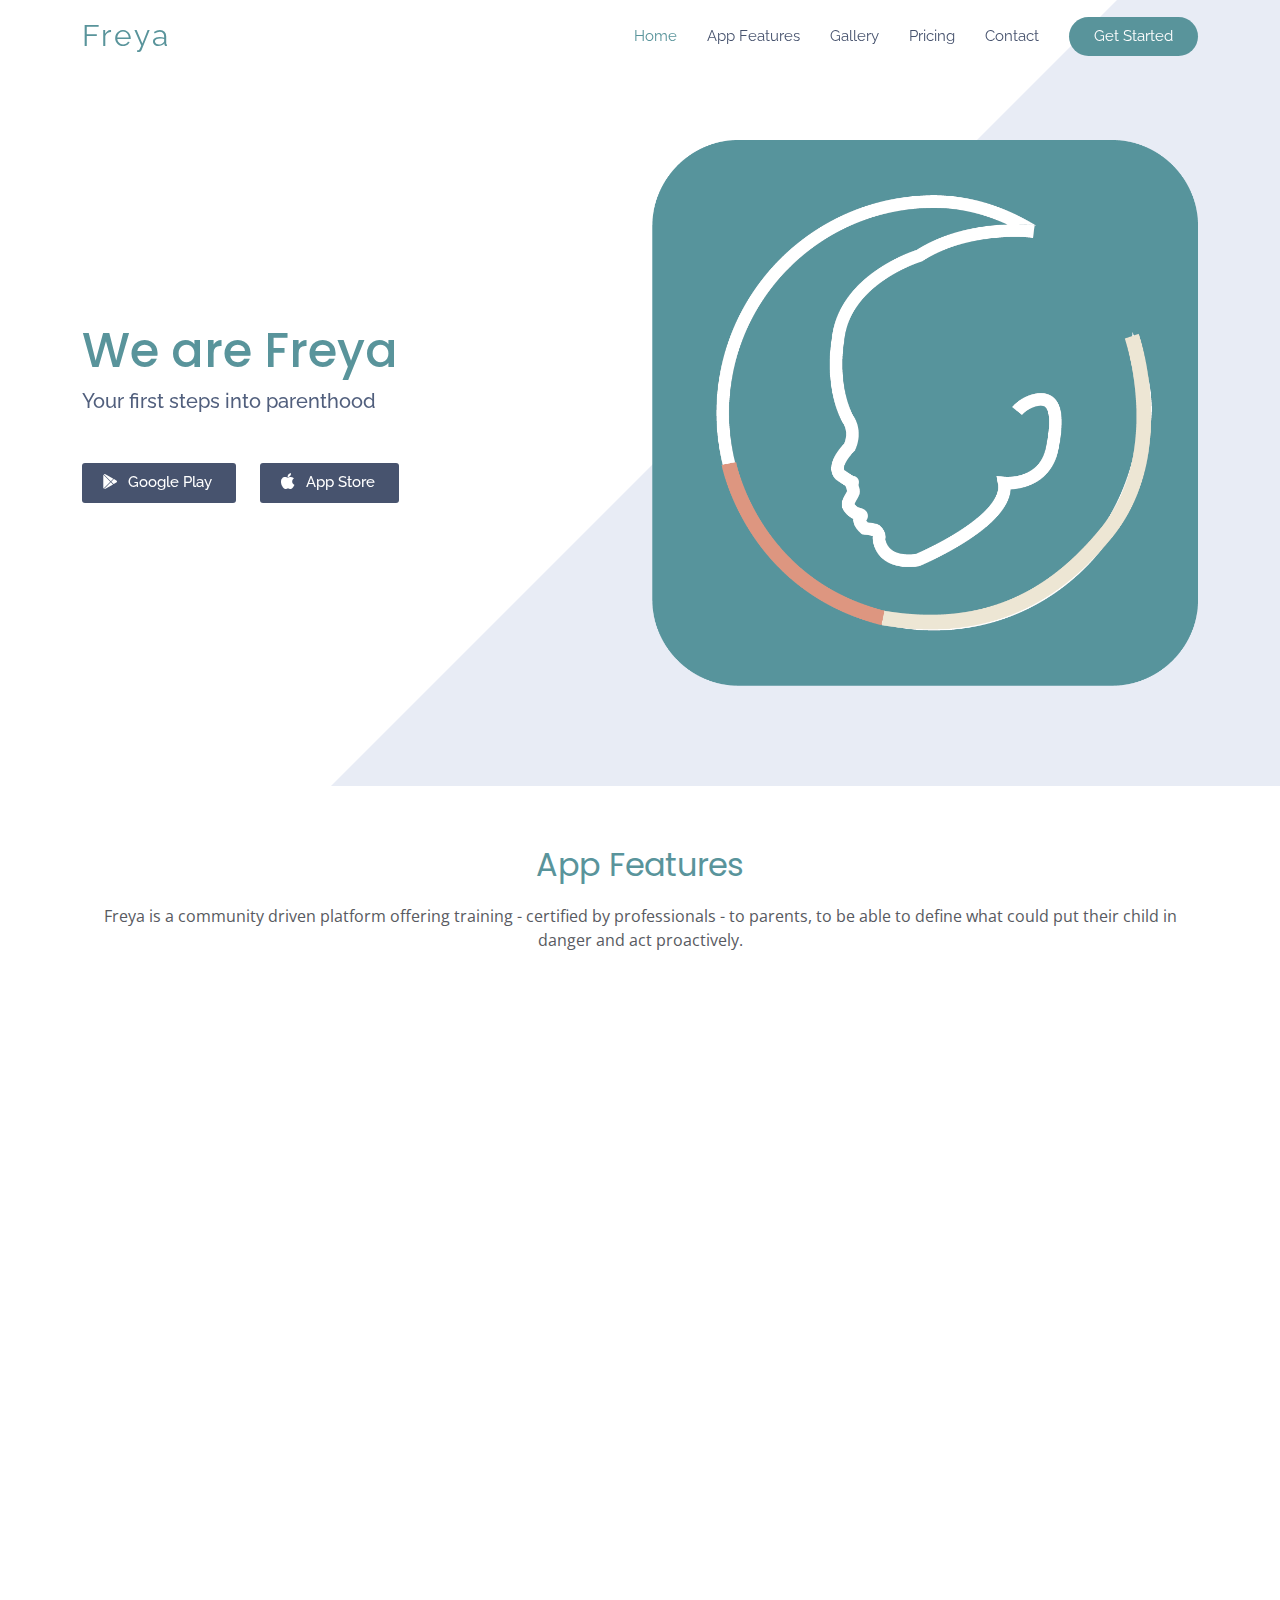
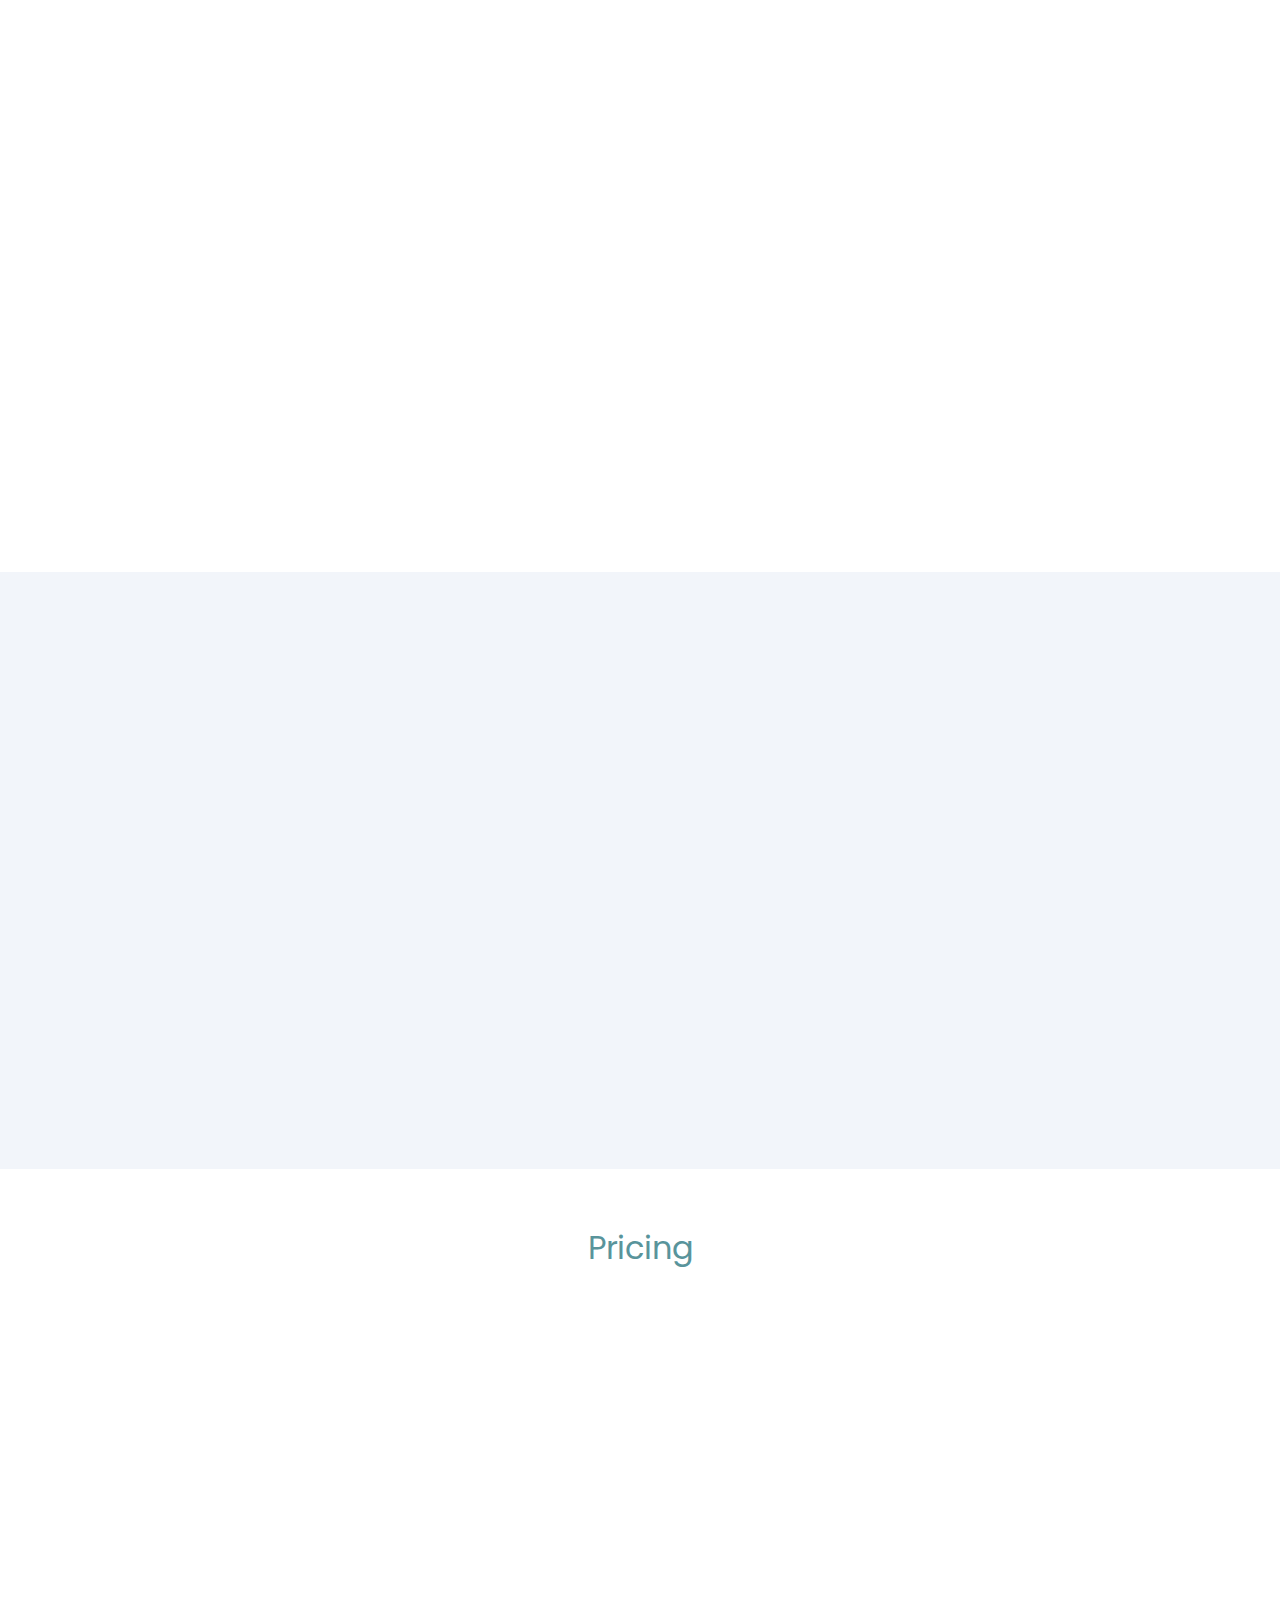
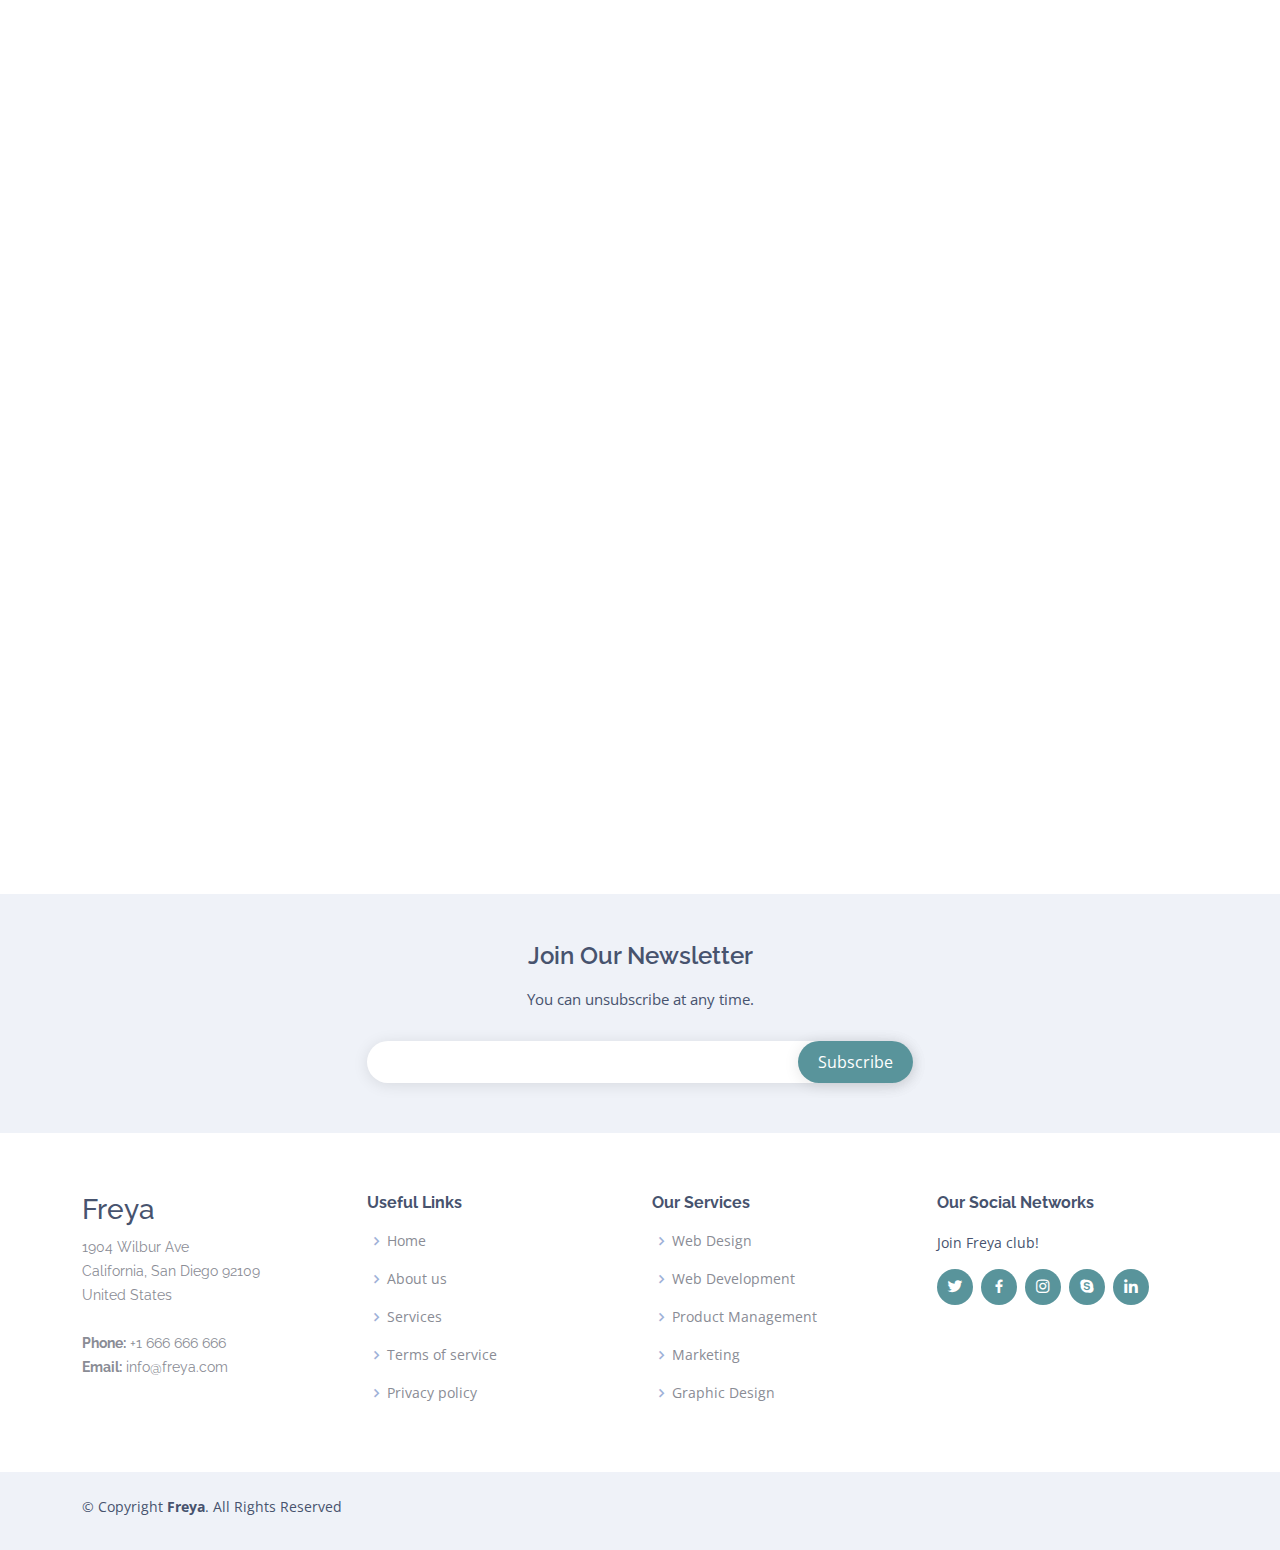
==== index.html @ 09d54bd0 "[FIX] Readme" ====
<!DOCTYPE html>
<html lang="en">

<head>
  <meta charset="utf-8">
  <meta content="width=device-width, initial-scale=1.0" name="viewport">

  <title>Freya</title>
  <meta content="Your first steps in parenthood" name="description">
  <meta content="baby" name="keywords">

  <!-- Favicons -->
  <link href="assets/img/freya-logo.ico" rel="icon">
  <link href="assets/img/freya-logo.png" rel="apple-touch-icon">

  <!-- Google Fonts -->
  <link href="https://fonts.googleapis.com/css?family=Open+Sans:300,300i,400,400i,600,600i,700,700i|Raleway:300,300i,400,400i,500,500i,600,600i,700,700i|Poppins:300,300i,400,400i,500,500i,600,600i,700,700i" rel="stylesheet">

  <!-- Vendor CSS Files -->
  <link href="assets/vendor/aos/aos.css" rel="stylesheet">
  <link href="assets/vendor/bootstrap/css/bootstrap.min.css" rel="stylesheet">
  <link href="assets/vendor/bootstrap-icons/bootstrap-icons.css" rel="stylesheet">
  <link href="assets/vendor/boxicons/css/boxicons.min.css" rel="stylesheet">
  <link href="assets/vendor/glightbox/css/glightbox.min.css" rel="stylesheet">
  <link href="assets/vendor/swiper/swiper-bundle.min.css" rel="stylesheet">

  <!-- Template Main CSS File -->
  <link href="assets/css/style.css" rel="stylesheet">

  <!-- =======================================================
  * Template Name: Freya - v4.7.0
  * Template URL: https://bootstrapmade.com/free-bootstrap-app-landing-page-template/
  * Author: BootstrapMade.com
  * License: https://bootstrapmade.com/license/
  ======================================================== -->
</head>

<body>

  <!-- ======= Header ======= -->
  <header id="header" class="fixed-top  header-transparent ">
    <div class="container d-flex align-items-center justify-content-between">

      <div class="logo">
        <h1><a href="index.html">Freya</a></h1>
        <!-- Uncomment below if you prefer to use an image logo -->
        <!-- <a href="index.html"><img src="assets/img/logo.png" alt="" class="img-fluid"></a>-->
      </div>

      <nav id="navbar" class="navbar">
        <ul>
          <li><a class="nav-link scrollto active" href="#hero">Home</a></li>
          <li><a class="nav-link scrollto" href="#features">App Features</a></li>
          <li><a class="nav-link scrollto" href="#gallery">Gallery</a></li>
          <li><a class="nav-link scrollto" href="#pricing">Pricing</a></li>
          <li><a class="nav-link scrollto" href="#contact">Contact</a></li>
          <li><a class="getstarted scrollto" href="#features">Get Started</a></li>
        </ul>
        <i class="bi bi-list mobile-nav-toggle"></i>
      </nav><!-- .navbar -->

    </div>
  </header><!-- End Header -->

  <!-- ======= Hero Section ======= -->
  <section id="hero" class="d-flex align-items-center">

    <div class="container">
      <div class="row">
        <div class="col-lg-6 d-lg-flex flex-lg-column justify-content-center align-items-stretch pt-5 pt-lg-0 order-2 order-lg-1" data-aos="fade-up">
          <div>
            <h1>We are Freya</h1>
            <h2>Your first steps into parenthood</h2>
            <a href="#" class="download-btn"><i class="bx bxl-play-store"></i> Google Play</a>
            <a href="#" class="download-btn"><i class="bx bxl-apple"></i> App Store</a>
          </div>
        </div>
        <div class="col-lg-6 d-lg-flex flex-lg-column align-items-stretch order-1 order-lg-2 hero-img" data-aos="fade-up">
          <img src="assets/img/freya-logo.png" class="img-fluid" alt="">
        </div>
      </div>
    </div>

  </section><!-- End Hero -->

  <main id="main">

    <!-- ======= App Features Section ======= -->
    <section id="features" class="features">
      <div class="container">

        <div class="section-title">
          <h2>App Features</h2>
          <p>Freya is a community driven platform offering training - certified by professionals - to parents, to be able to define what could put their child in danger and act proactively.</p>
        </div>

        <div class="row no-gutters">
          <div class="col-xl-7 d-flex align-items-stretch order-2 order-lg-1">
            <div class="content d-flex flex-column justify-content-center">
              <div class="row">
                <div class="col-md-6 icon-box" data-aos="fade-up">
                  <i class="bx bx-receipt"></i>
                  <h4>Community</h4>
                  <p>Reunite parents so they can share their experience and interacts with professionals</p>
                </div>
                <div class="col-md-6 icon-box" data-aos="fade-up" data-aos-delay="100">
                  <i class="bx bx-cube-alt"></i>
                  <h4>Contact</h4>
                  <p>Geolocalisation service for the closest emergencies 
                    Access to a database of professionals 
                    Access to an easy-to-use guide to be able to give  information to emergency teams</p>
                </div>
                <div class="col-md-6 icon-box" data-aos="fade-up" data-aos-delay="200">
                  <i class="bx bx-images"></i>
                  <h4>Academy</h4>
                  <p>Have access to a mixed format content delivered by certified professionals 
                    Short format of less than 15 min 
                    Regular quizzes to test their knowledge 
                    Certificate delivery at the end of a training
                    Blog articles </p>
                </div>
                <div class="col-md-6 icon-box" data-aos="fade-up" data-aos-delay="500">
                  <i class="bx bx-id-card"></i>
                  <h4>Contact</h4>
                  <p>Geolocalisation service for the closest emergencies, Access to a database of professionals,
                    Access to an easy-to-use guide to be able to give information to emergency teams</p>
                </div>
              </div>
            </div>
          </div>
          <div class="image col-xl-5 d-flex align-items-stretch justify-content-center order-1 order-lg-2" data-aos="fade-left" data-aos-delay="100">
            <img src="assets/img/freya-logo.png" class="img-fluid" alt="">
          </div>
        </div>

      </div>
    </section><!-- End App Features Section -->

    <!-- ======= Gallery Section ======= -->
    <section id="gallery" class="gallery">
      <div class="container" data-aos="fade-up">

        <div class="section-title">
          <h2>Gallery</h2>
        </div>

      </div>

      <div class="container-fluid" data-aos="fade-up">
        <div class="gallery-slider swiper">
          <div class="swiper-wrapper">
            <div class="swiper-slide"><a href="assets/img/gallery/gallery-1.png" class="gallery-lightbox" data-gall="gallery-carousel"><img src="assets/img/gallery/gallery-1.png" class="img-fluid" alt=""></a></div>
            <div class="swiper-slide"><a href="assets/img/gallery/gallery-2.png" class="gallery-lightbox" data-gall="gallery-carousel"><img src="assets/img/gallery/gallery-2.png" class="img-fluid" alt=""></a></div>
            <div class="swiper-slide"><a href="assets/img/gallery/gallery-3.png" class="gallery-lightbox" data-gall="gallery-carousel"><img src="assets/img/gallery/gallery-3.png" class="img-fluid" alt=""></a></div>
            <div class="swiper-slide"><a href="assets/img/gallery/gallery-4.png" class="gallery-lightbox" data-gall="gallery-carousel"><img src="assets/img/gallery/gallery-4.png" class="img-fluid" alt=""></a></div>
          </div>
          <div class="swiper-pagination"></div>
        </div>

      </div>
    </section><!-- End Gallery Section -->

    <!-- ======= Testimonials Section ======= -->
    <section id="testimonials" class="testimonials section-bg">
      <div class="container" data-aos="fade-up">

        <div class="section-title">
          <h2>Our amazing team</h2>
          <p>A diverse mix of voices lead to better discussions, decisions, and outcomes for everyone!</p>
        </div>

        <div class="testimonials-slider swiper" data-aos="fade-up" data-aos-delay="100">
          <div class="swiper-wrapper">

            <div class="swiper-slide">
              <div class="testimonial-item">
                <img src="assets/img/testimonials/Arthur.png" class="testimonial-img" alt="">
                <h3>Arthur Dassier</h3>
                <h4>Cto &amp; Founder</h4>
                <p>
                  <i class="bx bxs-quote-alt-left quote-icon-left"></i>
                  Who do you think programmed the landing page ? TWICE ?!?
                  <i class="bx bxs-quote-alt-right quote-icon-right"></i>
                </p>
              </div>
            </div>

            <div class="swiper-slide">
              <div class="testimonial-item">
                <img src="assets/img/testimonials/Julia.png" class="testimonial-img" alt="">
                <h3>Julia Friedl</h3>
                <h4>CEO &amp; Founder</h4>
                <p>
                  <i class="bx bxs-quote-alt-left quote-icon-left"></i>
                  Actually, vegan ice cream taste good!
                  <i class="bx bxs-quote-alt-right quote-icon-right"></i>
                </p>
              </div>
            </div>

            <div class="swiper-slide">
              <div class="testimonial-item">
                <img src="assets/img/testimonials/Amelie.png" class="testimonial-img" alt="">
                <h3>Amélie Goureaux</h3>
                <h4>COO &amp; Founder</h4>
                <p>
                  <i class="bx bxs-quote-alt-left quote-icon-left"></i>
                  I need to stop eating minerals with my chocolate
                  <i class="bx bxs-quote-alt-right quote-icon-right"></i>
                </p>
              </div>
            </div>

            <div class="swiper-slide">
              <div class="testimonial-item">
                <img src="assets/img/testimonials/Louise.png" class="testimonial-img" alt="">
                <h3>Louise Tissot</h3>
                <h4>Designer</h4>
                <p>
                  <i class="bx bxs-quote-alt-left quote-icon-left"></i>
                  I draw and I know things
                  <i class="bx bxs-quote-alt-right quote-icon-right"></i>
                </p>
              </div>
            </div>

          </div>
          <div class="swiper-pagination"></div>
        </div>

      </div>
    </section><!-- End Testimonials Section -->

    <!-- ======= Pricing Section ======= -->
    <section id="pricing" class="pricing">
      <div class="container">

        <div class="section-title">
          <h2>Pricing</h2>
        </div>

        <div class="row no-gutters">

          <div class="col-lg-4 box" data-aos="fade-right">
            <h3>Free</h3>
            <h4>$0<span>per month</span></h4>
            <ul>
              <li><i class="bx bx-check"></i> Community</li>
              <li><i class="bx bx-check"></i> Contact</li>
              <li><i class="bx bx-check"></i> User Profile</li>
              <li class="na"><i class="bx bx-x"></i> <span>Academy (only intro)</span></li>
              <li class="na"><i class="bx bx-x"></i> <span>Blog 5/month</span></li>
            </ul>
            <a href="#" class="get-started-btn">Get Started</a>
          </div>

          <div class="col-lg-4 box featured" data-aos="fade-up">
            <h3>Premium</h3>
            <h4>$15.99<span>per month</span></h4>
            <ul>
              <li><i class="bx bx-check"></i> Community</li>
              <li><i class="bx bx-check"></i> Academy</li>
              <li><i class="bx bx-check"></i> Blog</li>
              <li><i class="bx bx-check"></i> User Profile</li>
              <li><i class="bx bx-check"></i> Ad free</li>
            </ul>
            <a href="#" class="get-started-btn">Get Started</a>
          </div>

          <div class="col-lg-4 box" data-aos="fade-left">
            <h3>Premium</h3>
            <h4>$15.99<span>per month</span></h4>
            <ul>
              <li><i class="bx bx-check"></i> Community</li>
              <li><i class="bx bx-check"></i> Academy</li>
              <li><i class="bx bx-check"></i> Blog</li>
              <li><i class="bx bx-check"></i> User Profile</li>
              <li><i class="bx bx-check"></i> Ad free</li>
            </ul>
            <a href="#" class="get-started-btn">Get Started</a>
          </div>

        </div>

      </div>
    </section><!-- End Pricing Section -->

    <!-- ======= Contact Section ======= -->
    <section id="contact" class="contact">
      <div class="container" data-aos="fade-up">

        <div class="section-title">
          <h2>Contact</h2>
        </div>

        <div class="row">

          <div class="col-lg-6">
            <div class="row">
              <div class="col-lg-6 info">
                <i class="bx bx-map"></i>
                <h4>Address</h4>
                <p>1904 Wilbur Avenue,<br>California, San Diego 92109</p>
              </div>
              <div class="col-lg-6 info">
                <i class="bx bx-phone"></i>
                <h4>Call Us</h4>
                <p>+1 666 666 666<br>+1 666 666 666</p>
              </div>
              <div class="col-lg-6 info">
                <i class="bx bx-envelope"></i>
                <h4>Email Us</h4>
                <p>contact@freya.com<br>info@freya.com</p>
              </div>
              <div class="col-lg-6 info">
                <i class="bx bx-time-five"></i>
                <h4>Working Hours</h4>
                <p>Mon - Fri: 9AM to 5PM<br>Sunday: 9AM to 1PM</p>
              </div>
            </div>
          </div>

          <div class="col-lg-6">
            <form action="forms/contact.php" method="post" role="form" class="php-email-form" data-aos="fade-up">
              <div class="form-group">
                <input placeholder="Your Name" type="text" name="name" class="form-control" id="name" required>
              </div>
              <div class="form-group mt-3">
                <input placeholder="Your Email" type="email" class="form-control" name="email" id="email" required>
              </div>
              <div class="form-group mt-3">
                <input placeholder="Subject" type="text" class="form-control" name="subject" id="subject" required>
              </div>
              <div class="form-group mt-3">
                <textarea placeholder="Message" class="form-control" name="message" rows="5" required></textarea>
              </div>
              <div class="my-3">
                <div class="loading">Loading</div>
                <div class="error-message"></div>
                <div class="sent-message">Your message has been sent. Thank you!</div>
              </div>
              <div class="text-center"><button type="submit">Send Message</button></div>
            </form>
          </div>

        </div>

      </div>
    </section><!-- End Contact Section -->

  </main><!-- End #main -->

  <!-- ======= Footer ======= -->
  <footer id="footer">

    <div class="footer-newsletter">
      <div class="container">
        <div class="row justify-content-center">
          <div class="col-lg-6">
            <h4>Join Our Newsletter</h4>
            <p>You can unsubscribe at any time.</p>
            <form action="" method="post">
              <input type="email" name="email"><input type="submit" value="Subscribe">
            </form>
          </div>
        </div>
      </div>
    </div>

    <div class="footer-top">
      <div class="container">
        <div class="row">

          <div class="col-lg-3 col-md-6 footer-contact">
            <h3>Freya</h3>
            <p>
              1904 Wilbur Ave <br>
              California, San Diego 92109<br>
              United States <br><br>
              <strong>Phone:</strong> +1 666 666 666<br>
              <strong>Email:</strong> info@freya.com<br>
            </p>
          </div>

          <div class="col-lg-3 col-md-6 footer-links">
            <h4>Useful Links</h4>
            <ul>
              <li><i class="bx bx-chevron-right"></i> <a href="#">Home</a></li>
              <li><i class="bx bx-chevron-right"></i> <a href="#">About us</a></li>
              <li><i class="bx bx-chevron-right"></i> <a href="#">Services</a></li>
              <li><i class="bx bx-chevron-right"></i> <a href="#">Terms of service</a></li>
              <li><i class="bx bx-chevron-right"></i> <a href="#">Privacy policy</a></li>
            </ul>
          </div>

          <div class="col-lg-3 col-md-6 footer-links">
            <h4>Our Services</h4>
            <ul>
              <li><i class="bx bx-chevron-right"></i> <a href="#">Web Design</a></li>
              <li><i class="bx bx-chevron-right"></i> <a href="#">Web Development</a></li>
              <li><i class="bx bx-chevron-right"></i> <a href="#">Product Management</a></li>
              <li><i class="bx bx-chevron-right"></i> <a href="#">Marketing</a></li>
              <li><i class="bx bx-chevron-right"></i> <a href="#">Graphic Design</a></li>
            </ul>
          </div>

          <div class="col-lg-3 col-md-6 footer-links">
            <h4>Our Social Networks</h4>
            <p>Join Freya club!</p>
            <div class="social-links mt-3">
              <a href="#" class="twitter"><i class="bx bxl-twitter"></i></a>
              <a href="#" class="facebook"><i class="bx bxl-facebook"></i></a>
              <a href="#" class="instagram"><i class="bx bxl-instagram"></i></a>
              <a href="#" class="google-plus"><i class="bx bxl-skype"></i></a>
              <a href="#" class="linkedin"><i class="bx bxl-linkedin"></i></a>
            </div>
          </div>

        </div>
      </div>
    </div>

    <div class="container py-4">
      <div class="copyright">
        &copy; Copyright <strong><span>Freya</span></strong>. All Rights Reserved
      </div>
      <div class="credits">
        <!-- All the links in the footer should remain intact. -->
        <!-- You can delete the links only if you purchased the pro version. -->
        <!-- Licensing information: https://bootstrapmade.com/license/ -->
        <!-- Purchase the pro version with working PHP/AJAX contact form: https://bootstrapmade.com/free-bootstrap-app-landing-page-template/ -->
      </div>
    </div>
  </footer><!-- End Footer -->

  <a href="#" class="back-to-top d-flex align-items-center justify-content-center"><i class="bi bi-arrow-up-short"></i></a>

  <!-- Vendor JS Files -->
  <script src="assets/vendor/aos/aos.js"></script>
  <script src="assets/vendor/bootstrap/js/bootstrap.bundle.min.js"></script>
  <script src="assets/vendor/glightbox/js/glightbox.min.js"></script>
  <script src="assets/vendor/swiper/swiper-bundle.min.js"></script>
  <script src="assets/vendor/php-email-form/validate.js"></script>

  <!-- Template Main JS File -->
  <script src="assets/js/main.js"></script>

</body>

</html>
---- assets/css/style.css ----
/**
* Template Name: Appland - v4.7.0
* Template URL: https://bootstrapmade.com/free-bootstrap-app-landing-page-template/
* Author: BootstrapMade.com
* License: https://bootstrapmade.com/license/
*/

/*--------------------------------------------------------------
# General
--------------------------------------------------------------*/
body {
  font-family: "Open Sans", sans-serif;
  color: #585a61;
}

a {
  color: #59949b;
  text-decoration: none;
}

a:hover {
  color: #59949b;
  text-decoration: none;
}

h1, h2, h3, h4, h5, h6 {
  font-family: "Raleway", sans-serif;
}

/*--------------------------------------------------------------
# Back to top button
--------------------------------------------------------------*/
.back-to-top {
  position: fixed;
  visibility: hidden;
  opacity: 0;
  right: 15px;
  bottom: 15px;
  z-index: 996;
  background: #59949b;
  width: 40px;
  height: 40px;
  border-radius: 50px;
  transition: all 0.4s;
}
.back-to-top i {
  font-size: 24px;
  color: #fff;
  line-height: 0;
}
.back-to-top:hover {
  background: #59949b;
  color: #fff;
}
.back-to-top.active {
  visibility: visible;
  opacity: 1;
}

/*--------------------------------------------------------------
# Disable aos animation delay on mobile devices
--------------------------------------------------------------*/
@media screen and (max-width: 768px) {
  [data-aos-delay] {
    transition-delay: 0 !important;
  }
}
/*--------------------------------------------------------------
# Header
--------------------------------------------------------------*/
#header {
  transition: all 0.5s;
  z-index: 997;
  transition: all 0.5s;
  padding: 15px 0;
  background: rgba(255, 255, 255, 0.95);
}
#header.header-transparent {
  background: transparent;
}
#header.header-scrolled {
  background: rgba(255, 255, 255, 0.95);
  box-shadow: 0px 2px 15px rgba(0, 0, 0, 0.1);
}
#header .logo h1 {
  font-size: 30px;
  margin: 0;
  line-height: 1;
  font-weight: 400;
  letter-spacing: 2px;
}
#header .logo h1 a, #header .logo h1 a:hover {
  color: #59949b;
  text-decoration: none;
}
#header .logo img {
  margin: 0;
  max-height: 40px;
}

/*--------------------------------------------------------------
# Navigation Menu
--------------------------------------------------------------*/
/**
* Desktop Navigation 
*/
.navbar {
  padding: 0;
}
.navbar ul {
  margin: 0;
  padding: 0;
  display: flex;
  list-style: none;
  align-items: center;
}
.navbar li {
  position: relative;
}
.navbar a, .navbar a:focus {
  display: flex;
  align-items: center;
  justify-content: space-between;
  padding: 10px 0 10px 30px;
  font-family: "Raleway", sans-serif;
  font-size: 15px;
  color: #47536e;
  white-space: nowrap;
  transition: 0.3s;
}
.navbar a i, .navbar a:focus i {
  font-size: 12px;
  line-height: 0;
  margin-left: 5px;
}
.navbar a:hover, .navbar .active, .navbar .active:focus, .navbar li:hover > a {
  color: #59949b;
}
.navbar .getstarted, .navbar .getstarted:focus {
  background: #59949b;
  color: #fff;
  padding: 12px 25px;
  margin-left: 30px;
  color: #fff;
  line-height: 1;
  border-radius: 50px;
}
.navbar .getstarted:hover, .navbar .getstarted:focus:hover {
  background: #748ec6;
  color: #fff;
}
.navbar .dropdown ul {
  display: block;
  position: absolute;
  left: 14px;
  top: calc(100% + 30px);
  margin: 0;
  padding: 10px 0;
  z-index: 99;
  opacity: 0;
  visibility: hidden;
  background: #fff;
  box-shadow: 0px 0px 30px rgba(127, 137, 161, 0.25);
  transition: 0.3s;
  border-radius: 4px;
}
.navbar .dropdown ul li {
  min-width: 200px;
}
.navbar .dropdown ul a {
  padding: 10px 20px;
  font-size: 15px;
  text-transform: none;
  font-weight: 600;
}
.navbar .dropdown ul a i {
  font-size: 12px;
}
.navbar .dropdown ul a:hover, .navbar .dropdown ul .active:hover, .navbar .dropdown ul li:hover > a {
  color: #59949b;
}
.navbar .dropdown:hover > ul {
  opacity: 1;
  top: 100%;
  visibility: visible;
}
.navbar .dropdown .dropdown ul {
  top: 0;
  left: calc(100% - 30px);
  visibility: hidden;
}
.navbar .dropdown .dropdown:hover > ul {
  opacity: 1;
  top: 0;
  left: 100%;
  visibility: visible;
}
@media (max-width: 1366px) {
  .navbar .dropdown .dropdown ul {
    left: -90%;
  }
  .navbar .dropdown .dropdown:hover > ul {
    left: -100%;
  }
}

/**
* Mobile Navigation 
*/
.mobile-nav-toggle {
  color: #47536e;
  font-size: 28px;
  cursor: pointer;
  display: none;
  line-height: 0;
  transition: 0.5s;
}
.mobile-nav-toggle.bi-x {
  color: #fff;
}

@media (max-width: 991px) {
  .mobile-nav-toggle {
    display: block;
  }

  .navbar ul {
    display: none;
  }
}
.navbar-mobile {
  position: fixed;
  overflow: hidden;
  top: 0;
  right: 0;
  left: 0;
  bottom: 0;
  background: rgba(51, 60, 79, 0.9);
  transition: 0.3s;
  z-index: 999;
}
.navbar-mobile .mobile-nav-toggle {
  position: absolute;
  top: 15px;
  right: 15px;
}
.navbar-mobile ul {
  display: block;
  position: absolute;
  top: 55px;
  right: 15px;
  bottom: 15px;
  left: 15px;
  padding: 10px 0;
  border-radius: 6px;
  background-color: #fff;
  overflow-y: auto;
  transition: 0.3s;
}
.navbar-mobile a, .navbar-mobile a:focus {
  padding: 10px 20px;
  font-size: 15px;
  color: #47536e;
}
.navbar-mobile a:hover, .navbar-mobile .active, .navbar-mobile li:hover > a {
  color: #59949b;
}
.navbar-mobile .getstarted, .navbar-mobile .getstarted:focus {
  margin: 15px;
}
.navbar-mobile .dropdown ul {
  position: static;
  display: none;
  margin: 10px 20px;
  padding: 10px 0;
  z-index: 99;
  opacity: 1;
  visibility: visible;
  background: #fff;
  box-shadow: 0px 0px 30px rgba(127, 137, 161, 0.25);
}
.navbar-mobile .dropdown ul li {
  min-width: 200px;
}
.navbar-mobile .dropdown ul a {
  padding: 10px 20px;
}
.navbar-mobile .dropdown ul a i {
  font-size: 12px;
}
.navbar-mobile .dropdown ul a:hover, .navbar-mobile .dropdown ul .active:hover, .navbar-mobile .dropdown ul li:hover > a {
  color: #59949b;
}
.navbar-mobile .dropdown > .dropdown-active {
  display: block;
}

/*--------------------------------------------------------------
# Hero Section
--------------------------------------------------------------*/
#hero {
  width: 100%;
  position: relative;
  overflow: hidden;
  padding: 140px 0 100px 0;
}
#hero::before {
  content: "";
  position: absolute;
  right: -100%;
  top: 20%;
  width: 250%;
  height: 200%;
  z-index: -1;
  background-color: #e8ecf5;
  transform: skewY(135deg);
}
#hero h1 {
  margin: 0 0 10px 0;
  font-size: 48px;
  font-weight: 500;
  line-height: 56px;
  color: #59949b;
  font-family: "Poppins", sans-serif;
}
#hero h2 {
  color: #515f7d;
  margin-bottom: 50px;
  font-size: 20px;
}
#hero .download-btn {
  font-family: "Raleway", sans-serif;
  font-weight: 500;
  font-size: 15px;
  display: inline-block;
  padding: 8px 24px 10px 46px;
  border-radius: 3px;
  transition: 0.5s;
  color: #fff;
  background: #47536e;
  position: relative;
}
#hero .download-btn:hover {
  background: #59949b;
}
#hero .download-btn i {
  font-size: 20px;
  position: absolute;
  left: 18px;
  top: 8.5px;
}
#hero .download-btn + .download-btn {
  margin-left: 20px;
}
@media (max-width: 991px) {
  #hero {
    text-align: center;
  }
  #hero .download-btn + .download-btn {
    margin: 0 10px;
  }
  #hero .hero-img {
    text-align: center;
  }
  #hero .hero-img img {
    width: 60%;
  }
}
@media (max-width: 768px) {
  #hero h1 {
    font-size: 28px;
    line-height: 36px;
  }
  #hero h2 {
    font-size: 18px;
    line-height: 24px;
    margin-bottom: 30px;
  }
  #hero .hero-img img {
    width: 70%;
  }
}
@media (max-width: 575px) {
  #hero .hero-img img {
    width: 80%;
  }
}

/*--------------------------------------------------------------
# Sections General
--------------------------------------------------------------*/
section {
  padding: 60px 0;
  overflow: hidden;
}

.section-bg {
  background-color: #f2f5fa;
}

.section-title {
  text-align: center;
  padding-bottom: 30px;
}
.section-title h2 {
  font-size: 32px;
  font-weight: 400;
  margin-bottom: 20px;
  padding-bottom: 0;
  color: #59949b;
  font-family: "Poppins", sans-serif;
}
.section-title p {
  margin-bottom: 0;
}

/*--------------------------------------------------------------
# Breadcrumbs
--------------------------------------------------------------*/
.breadcrumbs {
  padding: 15px 0;
  background-color: #f6f8fb;
  min-height: 40px;
}
.breadcrumbs h2 {
  font-size: 24px;
  font-weight: 300;
}
.breadcrumbs ol {
  display: flex;
  flex-wrap: wrap;
  list-style: none;
  padding: 0;
  margin: 0;
  font-size: 14px;
}
.breadcrumbs ol li + li {
  padding-left: 10px;
}
.breadcrumbs ol li + li::before {
  display: inline-block;
  padding-right: 10px;
  color: #6c757d;
  content: "/";
}
@media (max-width: 768px) {
  .breadcrumbs .d-flex {
    display: block !important;
  }
  .breadcrumbs ol {
    display: block;
  }
  .breadcrumbs ol li {
    display: inline-block;
  }
}

/*--------------------------------------------------------------
# App Features
--------------------------------------------------------------*/
.features .content {
  padding: 30px 0;
}
.features .content .icon-box {
  margin-top: 25px;
}
.features .content .icon-box h4 {
  font-size: 20px;
  font-weight: 700;
  margin: 5px 0 10px 60px;
}
.features .content .icon-box i {
  font-size: 48px;
  float: left;
  color: #df9882;
}
.features .content .icon-box p {
  font-size: 15px;
  color: #979aa1;
  margin-left: 60px;
}
@media (max-width: 991px) {
  .features .image {
    text-align: center;
  }
  .features .image img {
    max-width: 80%;
  }
}
@media (max-width: 667px) {
  .features .image img {
    max-width: 100%;
  }
}

/*--------------------------------------------------------------
# Details
--------------------------------------------------------------*/
.details .content + .content {
  margin-top: 100px;
}
.details .content h3 {
  font-weight: 700;
  font-size: 32px;
  color: #47536e;
}
.details .content ul {
  list-style: none;
  padding: 0;
}
.details .content ul li {
  padding-bottom: 10px;
}
.details .content ul i {
  font-size: 24px;
  padding-right: 2px;
  color: #59949b;
  line-height: 0;
}
.details .content p:last-child {
  margin-bottom: 0;
}

/*--------------------------------------------------------------
# Gallery
--------------------------------------------------------------*/
.gallery {
  overflow: hidden;
}
.gallery .swiper-slide {
  transition: 0.3s;
}
.gallery .swiper-pagination {
  margin-top: 20px;
  position: relative;
}
.gallery .swiper-pagination .swiper-pagination-bullet {
  width: 12px;
  height: 12px;
  background-color: #fff;
  opacity: 1;
  border: 1px solid #df9882;
}
.gallery .swiper-pagination .swiper-pagination-bullet-active {
  background-color: #df9882;
}
.gallery .swiper-slide-active {
  text-align: center;
}
@media (min-width: 992px) {
  .gallery .swiper-wrapper {
    padding: 40px 0;
  }
  .gallery .swiper-slide-active {
    border: 6px solid #df9882;
    padding: 4px;
    background: #fff;
    z-index: 1;
    transform: scale(1.2);
    margin-top: 10px;
    border-radius: 25px;
  }
}

/*--------------------------------------------------------------
# Testimonials
--------------------------------------------------------------*/
.testimonials .testimonials-carousel, .testimonials .testimonials-slider {
  overflow: hidden;
}
.testimonials .testimonial-item {
  box-sizing: content-box;
  padding: 30px 30px 30px 60px;
  margin: 30px 10px 30px 50px;
  min-height: 200px;
  box-shadow: 0px 2px 15px rgba(0, 0, 0, 0.08);
  position: relative;
  background: #fff;
}
.testimonials .testimonial-item .testimonial-img {
  width: 90px;
  border-radius: 10px;
  border: 6px solid #fff;
  position: absolute;
  left: -45px;
}
.testimonials .testimonial-item h3 {
  font-size: 18px;
  font-weight: bold;
  margin: 10px 0 5px 0;
  color: #111;
}
.testimonials .testimonial-item h4 {
  font-size: 14px;
  color: #999;
  margin: 0;
}
.testimonials .testimonial-item .quote-icon-left, .testimonials .testimonial-item .quote-icon-right {
  color: #e8ecf5;
  font-size: 26px;
}
.testimonials .testimonial-item .quote-icon-left {
  display: inline-block;
  left: -5px;
  position: relative;
}
.testimonials .testimonial-item .quote-icon-right {
  display: inline-block;
  right: -5px;
  position: relative;
  top: 10px;
}
.testimonials .testimonial-item p {
  font-style: italic;
  margin: 15px auto 15px auto;
}
.testimonials .swiper-pagination {
  margin-top: 20px;
  position: relative;
}
.testimonials .swiper-pagination .swiper-pagination-bullet {
  width: 12px;
  height: 12px;
  background-color: #fff;
  opacity: 1;
  border: 1px solid #59949b;
}
.testimonials .swiper-pagination .swiper-pagination-bullet-active {
  background-color: #59949b;
}

/*--------------------------------------------------------------
# Pricing
--------------------------------------------------------------*/
.pricing .row {
  padding-top: 40px;
}
.pricing .box {
  padding: 40px;
  margin-bottom: 30px;
  box-shadow: 0px 0px 30px rgba(73, 78, 92, 0.15);
  background: #fff;
  text-align: center;
}
.pricing h3 {
  font-weight: 300;
  margin-bottom: 15px;
  font-size: 28px;
}
.pricing h4 {
  font-size: 46px;
  color: #59949b;
  font-weight: 400;
  font-family: "Open Sans", sans-serif;
  margin-bottom: 25px;
}
.pricing h4 span {
  color: #bababa;
  font-size: 18px;
  display: block;
}
.pricing ul {
  padding: 0;
  list-style: none;
  color: #999;
  text-align: left;
  line-height: 20px;
}
.pricing ul li {
  padding-bottom: 12px;
}
.pricing ul i {
  color: #59949b;
  font-size: 18px;
  padding-right: 4px;
}
.pricing ul .na {
  color: #ccc;
}
.pricing ul .na i {
  color: #ccc;
}
.pricing ul .na span {
  text-decoration: line-through;
}
.pricing .get-started-btn {
  background: #47536e;
  display: inline-block;
  padding: 8px 30px;
  border-radius: 20px;
  color: #fff;
  transition: none;
  font-size: 14px;
  font-weight: 400;
  font-family: "Raleway", sans-serif;
  transition: 0.3s;
}
.pricing .get-started-btn:hover {
  background: #59949b;
}
.pricing .featured {
  z-index: 10;
  margin: -30px -5px 0 -5px;
}
.pricing .featured .get-started-btn {
  background: #59949b;
}
.pricing .featured .get-started-btn:hover {
  background: #748ec6;
}
@media (max-width: 992px) {
  .pricing .box {
    max-width: 60%;
    margin: 0 auto 30px auto;
  }
}
@media (max-width: 767px) {
  .pricing .box {
    max-width: 80%;
    margin: 0 auto 30px auto;
  }
}
@media (max-width: 420px) {
  .pricing .box {
    max-width: 100%;
    margin: 0 auto 30px auto;
  }
}

/*--------------------------------------------------------------
# Frequently Asked Questions
--------------------------------------------------------------*/
.faq .accordion-list {
  padding: 0 100px;
}
.faq .accordion-list ul {
  padding: 0;
  list-style: none;
}
.faq .accordion-list li + li {
  margin-top: 15px;
}
.faq .accordion-list li {
  padding: 20px;
  background: #fff;
  border-radius: 4px;
  position: relative;
}
.faq .accordion-list a {
  display: block;
  position: relative;
  font-family: "Poppins", sans-serif;
  font-size: 16px;
  line-height: 24px;
  font-weight: 500;
  padding: 0 30px;
  outline: none;
  cursor: pointer;
}
.faq .accordion-list .icon-help {
  font-size: 24px;
  position: absolute;
  right: 0;
  left: 20px;
  color: #b1c0df;
}
.faq .accordion-list .icon-show, .faq .accordion-list .icon-close {
  font-size: 24px;
  position: absolute;
  right: 0;
  top: 0;
}
.faq .accordion-list p {
  margin-bottom: 0;
  padding: 10px 0 0 0;
}
.faq .accordion-list .icon-show {
  display: none;
}
.faq .accordion-list a.collapsed {
  color: #343a40;
}
.faq .accordion-list a.collapsed:hover {
  color: #59949b;
}
.faq .accordion-list a.collapsed .icon-show {
  display: inline-block;
}
.faq .accordion-list a.collapsed .icon-close {
  display: none;
}
@media (max-width: 1200px) {
  .faq .accordion-list {
    padding: 0;
  }
}

/*--------------------------------------------------------------
# Contact
--------------------------------------------------------------*/
.contact .info {
  padding: 20px 40px;
  background: #f1f3f6;
  color: #47536e;
  text-align: center;
  border: 1px solid #fff;
}
.contact .info i {
  font-size: 48px;
  color: #9fb2d8;
  margin-bottom: 15px;
}
.contact .info h4 {
  padding: 0;
  margin: 0 0 10px 0;
  font-size: 16px;
  font-weight: 600;
  text-transform: uppercase;
  font-family: "Poppins", sans-serif;
}
.contact .info p {
  font-size: 15px;
}
.contact .php-email-form {
  width: 100%;
}
.contact .php-email-form .error-message {
  display: none;
  color: #fff;
  background: #ed3c0d;
  text-align: left;
  padding: 15px;
  font-weight: 600;
}
.contact .php-email-form .error-message br + br {
  margin-top: 25px;
}
.contact .php-email-form .sent-message {
  display: none;
  color: #fff;
  background: #18d26e;
  text-align: center;
  padding: 15px;
  font-weight: 600;
}
.contact .php-email-form .loading {
  display: none;
  background: #fff;
  text-align: center;
  padding: 15px;
}
.contact .php-email-form .loading:before {
  content: "";
  display: inline-block;
  border-radius: 50%;
  width: 24px;
  height: 24px;
  margin: 0 10px -6px 0;
  border: 3px solid #18d26e;
  border-top-color: #eee;
  -webkit-animation: animate-loading 1s linear infinite;
  animation: animate-loading 1s linear infinite;
}
.contact .php-email-form label {
  font-family: "Poppins", sans-serif;
  margin-bottom: 5px;
  color: #8a8c95;
}
.contact .php-email-form input, .contact .php-email-form textarea {
  border-radius: 0;
  box-shadow: none;
  font-size: 14px;
}
.contact .php-email-form input:focus, .contact .php-email-form textarea:focus {
  border-color: #59949b;
}
.contact .php-email-form input {
  padding: 10px 15px;
}
.contact .php-email-form textarea {
  padding: 12px 15px;
}
.contact .php-email-form button[type=submit] {
  background: #fff;
  border: 2px solid #59949b;
  padding: 10px 24px;
  color: #59949b;
  transition: 0.4s;
  border-radius: 50px;
  margin-top: 5px;
}
.contact .php-email-form button[type=submit]:hover {
  background: #59949b;
  color: #fff;
}
@media (max-width: 1024px) {
  .contact .php-email-form {
    padding: 30px 15px 15px 15px;
  }
}
@media (max-width: 768px) {
  .contact .php-email-form {
    padding: 15px 0 0 0;
  }
}
@-webkit-keyframes animate-loading {
  0% {
    transform: rotate(0deg);
  }
  100% {
    transform: rotate(360deg);
  }
}
@keyframes animate-loading {
  0% {
    transform: rotate(0deg);
  }
  100% {
    transform: rotate(360deg);
  }
}

/*--------------------------------------------------------------
# Footer
--------------------------------------------------------------*/
#footer {
  background: #fff;
  padding: 0 0 30px 0;
  color: #47536e;
  font-size: 14px;
  background: #eff2f8;
}
#footer .footer-newsletter {
  padding: 50px 0;
  background: #eff2f8;
  text-align: center;
  font-size: 15px;
}
#footer .footer-newsletter h4 {
  font-size: 24px;
  margin: 0 0 20px 0;
  padding: 0;
  line-height: 1;
  font-weight: 600;
  color: #47536e;
}
#footer .footer-newsletter form {
  margin-top: 30px;
  background: #fff;
  padding: 6px 10px;
  position: relative;
  border-radius: 50px;
  box-shadow: 0px 2px 15px rgba(0, 0, 0, 0.1);
  text-align: left;
}
#footer .footer-newsletter form input[type=email] {
  border: 0;
  padding: 4px 8px;
  width: calc(100% - 100px);
}
#footer .footer-newsletter form input[type=submit] {
  position: absolute;
  top: 0;
  right: 0;
  bottom: 0;
  border: 0;
  background: none;
  font-size: 16px;
  padding: 0 20px;
  background: #59949b;
  color: #fff;
  transition: 0.3s;
  border-radius: 50px;
  box-shadow: 0px 2px 15px rgba(0, 0, 0, 0.1);
}
#footer .footer-newsletter form input[type=submit]:hover {
  background: #415f9d;
}
#footer .footer-top {
  padding: 60px 0 30px 0;
  background: #fff;
}
#footer .footer-top .footer-contact {
  margin-bottom: 30px;
}
#footer .footer-top .footer-contact h4 {
  font-size: 22px;
  margin: 0 0 30px 0;
  padding: 2px 0 2px 0;
  line-height: 1;
  font-weight: 700;
  color: #47536e;
}
#footer .footer-top .footer-contact p {
  font-size: 14px;
  line-height: 24px;
  margin-bottom: 0;
  font-family: "Raleway", sans-serif;
  color: #8a8c95;
}
#footer .footer-top h4 {
  font-size: 16px;
  font-weight: bold;
  color: #47536e;
  position: relative;
  padding-bottom: 12px;
}
#footer .footer-top .footer-links {
  margin-bottom: 30px;
}
#footer .footer-top .footer-links ul {
  list-style: none;
  padding: 0;
  margin: 0;
}
#footer .footer-top .footer-links ul i {
  padding-right: 2px;
  color: #9fb2d8;
  font-size: 18px;
  line-height: 1;
}
#footer .footer-top .footer-links ul li {
  padding: 10px 0;
  display: flex;
  align-items: center;
}
#footer .footer-top .footer-links ul li:first-child {
  padding-top: 0;
}
#footer .footer-top .footer-links ul a {
  color: #8a8c95;
  transition: 0.3s;
  display: inline-block;
  line-height: 1;
}
#footer .footer-top .footer-links ul a:hover {
  text-decoration: none;
  color: #59949b;
}
#footer .footer-top .social-links a {
  font-size: 18px;
  display: inline-block;
  background: #59949b;
  color: #fff;
  line-height: 1;
  padding: 8px 0;
  margin-right: 4px;
  border-radius: 50%;
  text-align: center;
  width: 36px;
  height: 36px;
  transition: 0.3s;
}
#footer .footer-top .social-links a:hover {
  background: #27282c;
  color: #fff;
  text-decoration: none;
}
#footer .copyright {
  text-align: center;
  float: left;
  color: #47536e;
}
#footer .credits {
  float: right;
  text-align: center;
  font-size: 13px;
  color: #47536e;
}
@media (max-width: 768px) {
  #footer .copyright, #footer .credits {
    float: none;
    text-align: center;
    padding: 5px 0;
  }
}
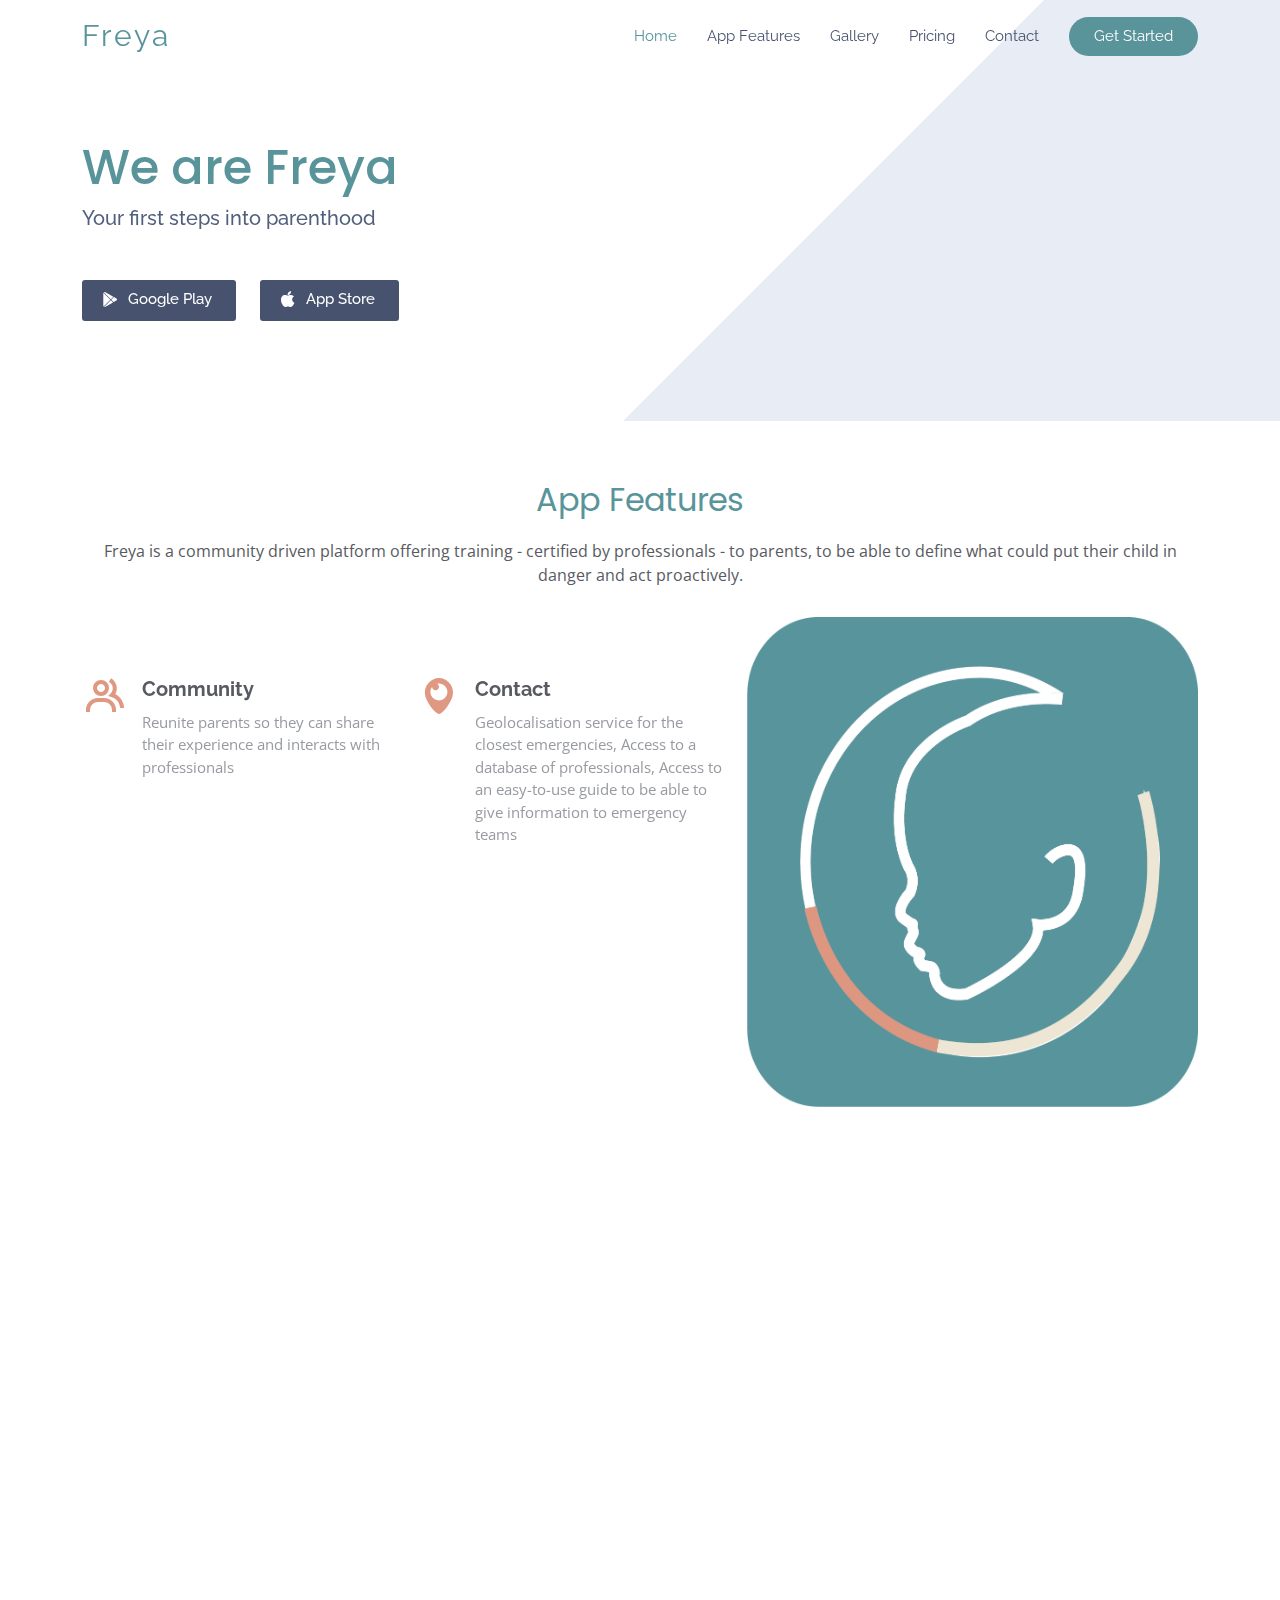
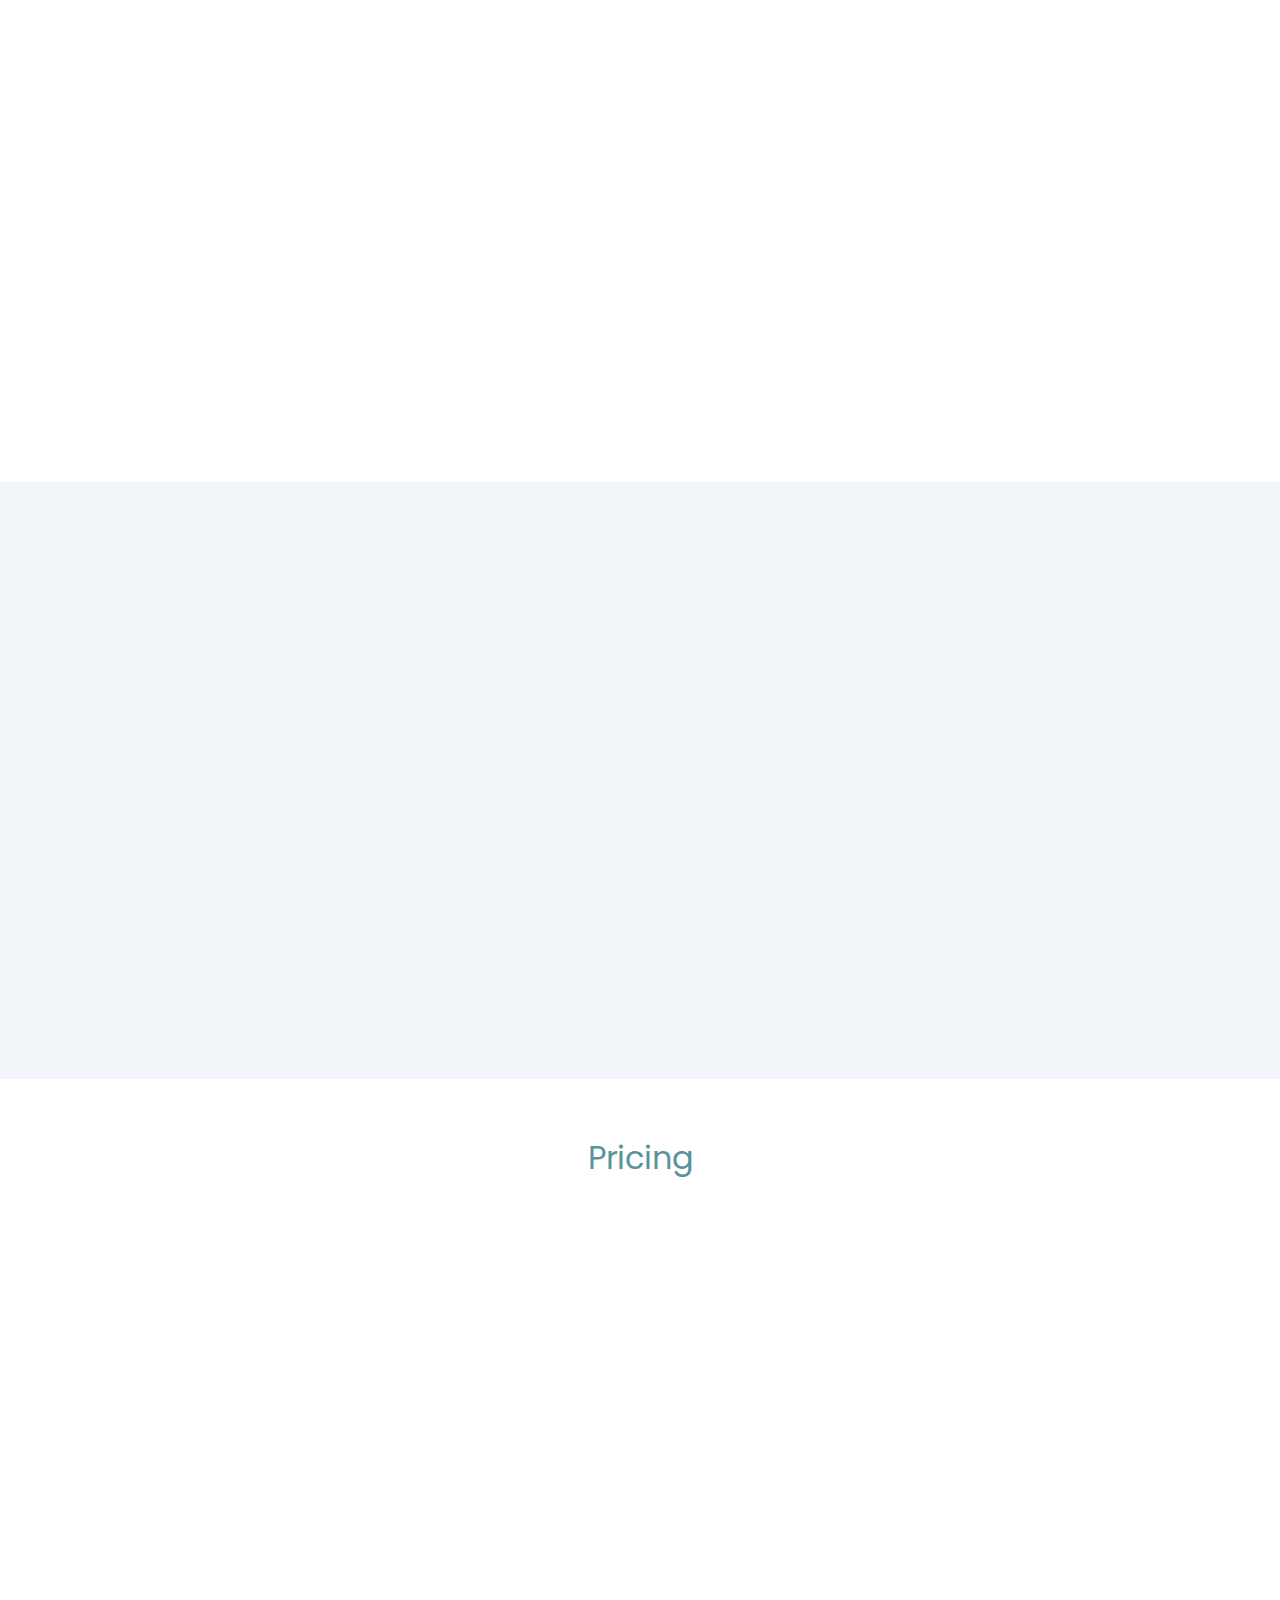
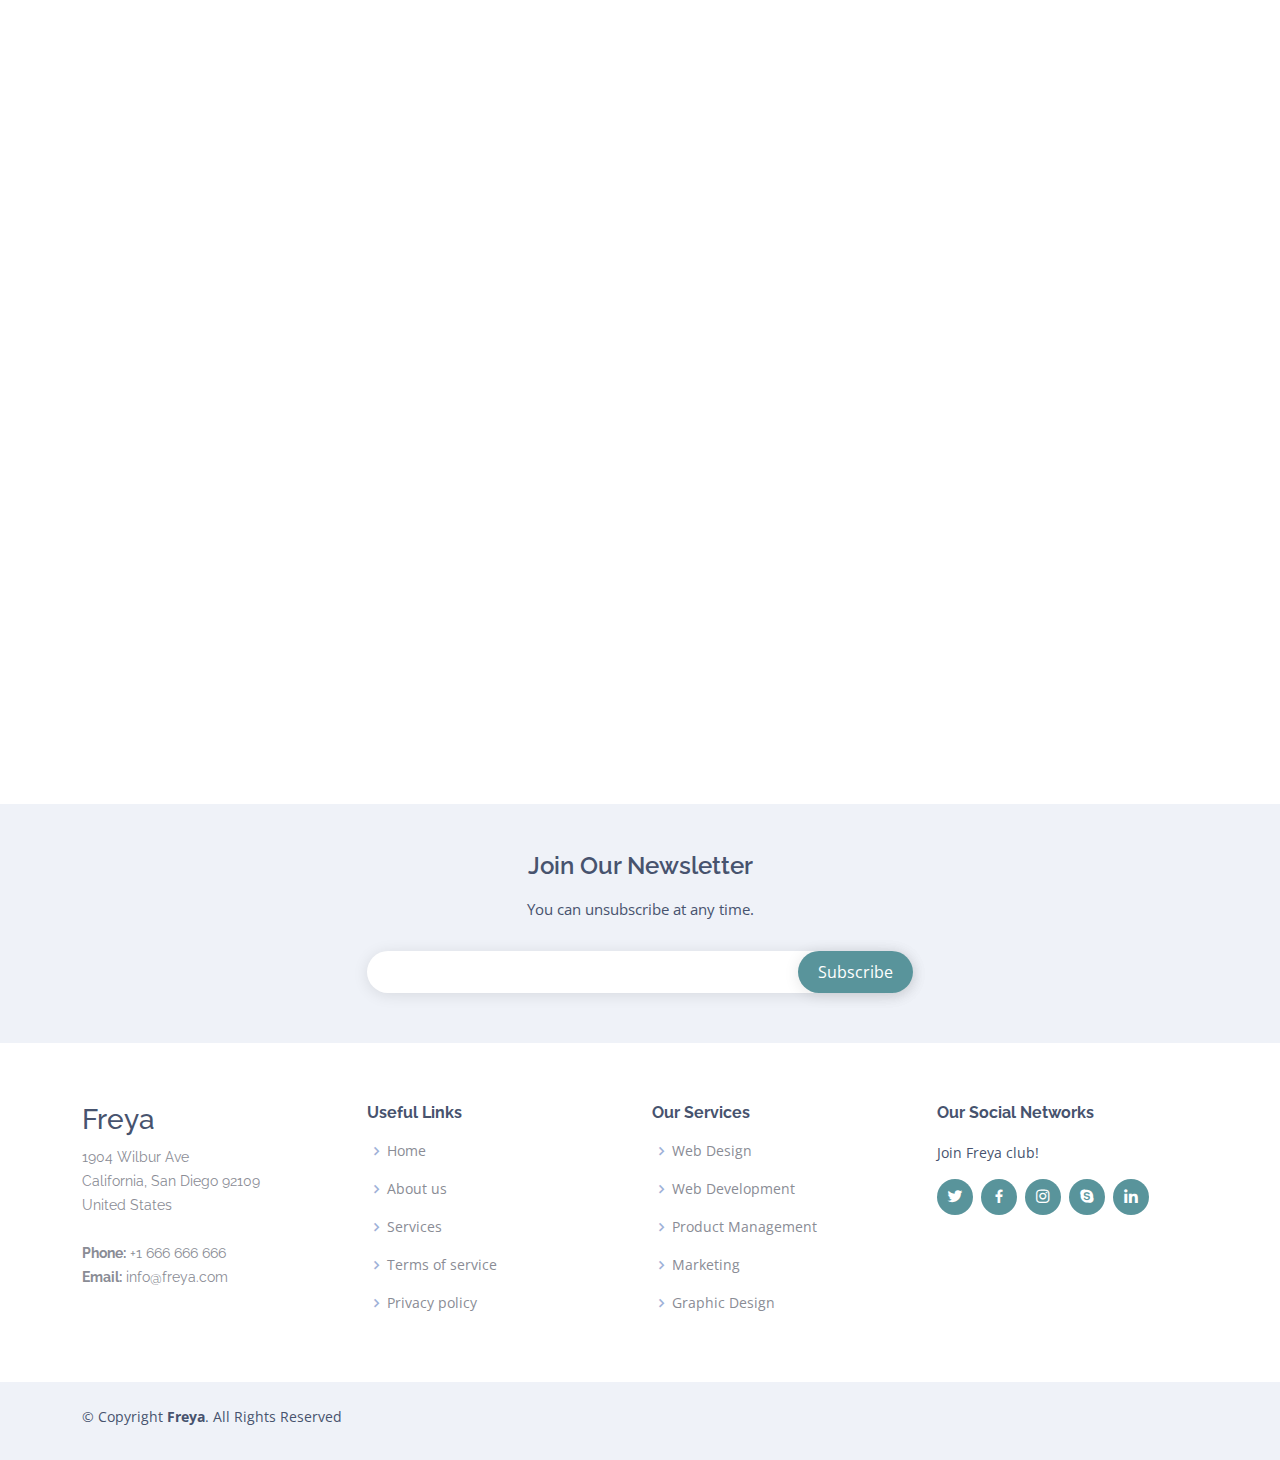
==== commit 6edbeaac: "[ADD] Videos + Icons" ====
--- a/index.html
+++ b/index.html
@@ -76,7 +76,8 @@
           </div>
         </div>
         <div class="col-lg-6 d-lg-flex flex-lg-column align-items-stretch order-1 order-lg-2 hero-img" data-aos="fade-up">
-          <img src="assets/img/freya-logo.png" class="img-fluid" alt="">
+          <!-- <img src="assets/img/freya-logo.png" class="img-fluid" alt=""> -->
+          <video src="assets/videos/baby.mp4" class="img-fluid" alt="" autoplay muted loop>
         </div>
       </div>
     </div>
@@ -99,31 +100,31 @@
             <div class="content d-flex flex-column justify-content-center">
               <div class="row">
                 <div class="col-md-6 icon-box" data-aos="fade-up">
-                  <i class="bx bx-receipt"></i>
+                  <i class="bx bx-group"></i>
                   <h4>Community</h4>
                   <p>Reunite parents so they can share their experience and interacts with professionals</p>
                 </div>
                 <div class="col-md-6 icon-box" data-aos="fade-up" data-aos-delay="100">
-                  <i class="bx bx-cube-alt"></i>
+                  <i class="bx bxl-periscope"></i>
                   <h4>Contact</h4>
-                  <p>Geolocalisation service for the closest emergencies 
-                    Access to a database of professionals 
-                    Access to an easy-to-use guide to be able to give  information to emergency teams</p>
+                  <p>Geolocalisation service for the closest emergencies,
+                    Access to a database of professionals,
+                    Access to an easy-to-use guide to be able to give information to emergency teams</p>
                 </div>
                 <div class="col-md-6 icon-box" data-aos="fade-up" data-aos-delay="200">
-                  <i class="bx bx-images"></i>
+                  <i class="bx bxs-graduation"></i>
                   <h4>Academy</h4>
-                  <p>Have access to a mixed format content delivered by certified professionals 
-                    Short format of less than 15 min 
-                    Regular quizzes to test their knowledge 
-                    Certificate delivery at the end of a training
+                  <p>Have access to a mixed format content delivered by certified professionals,
+                    Short format of less than 15 min, 
+                    Regular quizzes to test their knowledge, 
+                    Certificate delivery at the end of a training,
                     Blog articles </p>
                 </div>
                 <div class="col-md-6 icon-box" data-aos="fade-up" data-aos-delay="500">
-                  <i class="bx bx-id-card"></i>
-                  <h4>Contact</h4>
-                  <p>Geolocalisation service for the closest emergencies, Access to a database of professionals,
-                    Access to an easy-to-use guide to be able to give information to emergency teams</p>
+                  <i class="bx bx-user"></i>
+                  <h4>Profile</h4>
+                  <p>Simple profile to interact with the community,
+                    Access to their certificate</p>
                 </div>
               </div>
             </div>
@@ -176,7 +177,7 @@
               <div class="testimonial-item">
                 <img src="assets/img/testimonials/Arthur.png" class="testimonial-img" alt="">
                 <h3>Arthur Dassier</h3>
-                <h4>Cto &amp; Founder</h4>
+                <h4>CTO &amp; Co-Founder</h4>
                 <p>
                   <i class="bx bxs-quote-alt-left quote-icon-left"></i>
                   Who do you think programmed the landing page ? TWICE ?!?
@@ -189,10 +190,10 @@
               <div class="testimonial-item">
                 <img src="assets/img/testimonials/Julia.png" class="testimonial-img" alt="">
                 <h3>Julia Friedl</h3>
-                <h4>CEO &amp; Founder</h4>
+                <h4>CEO &amp; Co-Founder</h4>
                 <p>
                   <i class="bx bxs-quote-alt-left quote-icon-left"></i>
-                  Actually, vegan ice cream taste good!
+                  In life we strive for one goal: to be prepared for any situation!
                   <i class="bx bxs-quote-alt-right quote-icon-right"></i>
                 </p>
               </div>
@@ -202,7 +203,7 @@
               <div class="testimonial-item">
                 <img src="assets/img/testimonials/Amelie.png" class="testimonial-img" alt="">
                 <h3>Amélie Goureaux</h3>
-                <h4>COO &amp; Founder</h4>
+                <h4>COO &amp; Co-Founder</h4>
                 <p>
                   <i class="bx bxs-quote-alt-left quote-icon-left"></i>
                   I need to stop eating minerals with my chocolate
@@ -215,7 +216,7 @@
               <div class="testimonial-item">
                 <img src="assets/img/testimonials/Louise.png" class="testimonial-img" alt="">
                 <h3>Louise Tissot</h3>
-                <h4>Designer</h4>
+                <h4>CPO &amp; Co-Founder</h4>
                 <p>
                   <i class="bx bxs-quote-alt-left quote-icon-left"></i>
                   I draw and I know things
--- a/assets/css/style.css
+++ b/assets/css/style.css
@@ -529,6 +529,7 @@
 }
 .gallery .swiper-slide {
   transition: 0.3s;
+  transform: scale(0.6);
 }
 .gallery .swiper-pagination {
   margin-top: 20px;
@@ -556,7 +557,7 @@
     padding: 4px;
     background: #fff;
     z-index: 1;
-    transform: scale(1.2);
+    transform: scale(0.8);
     margin-top: 10px;
     border-radius: 25px;
   }
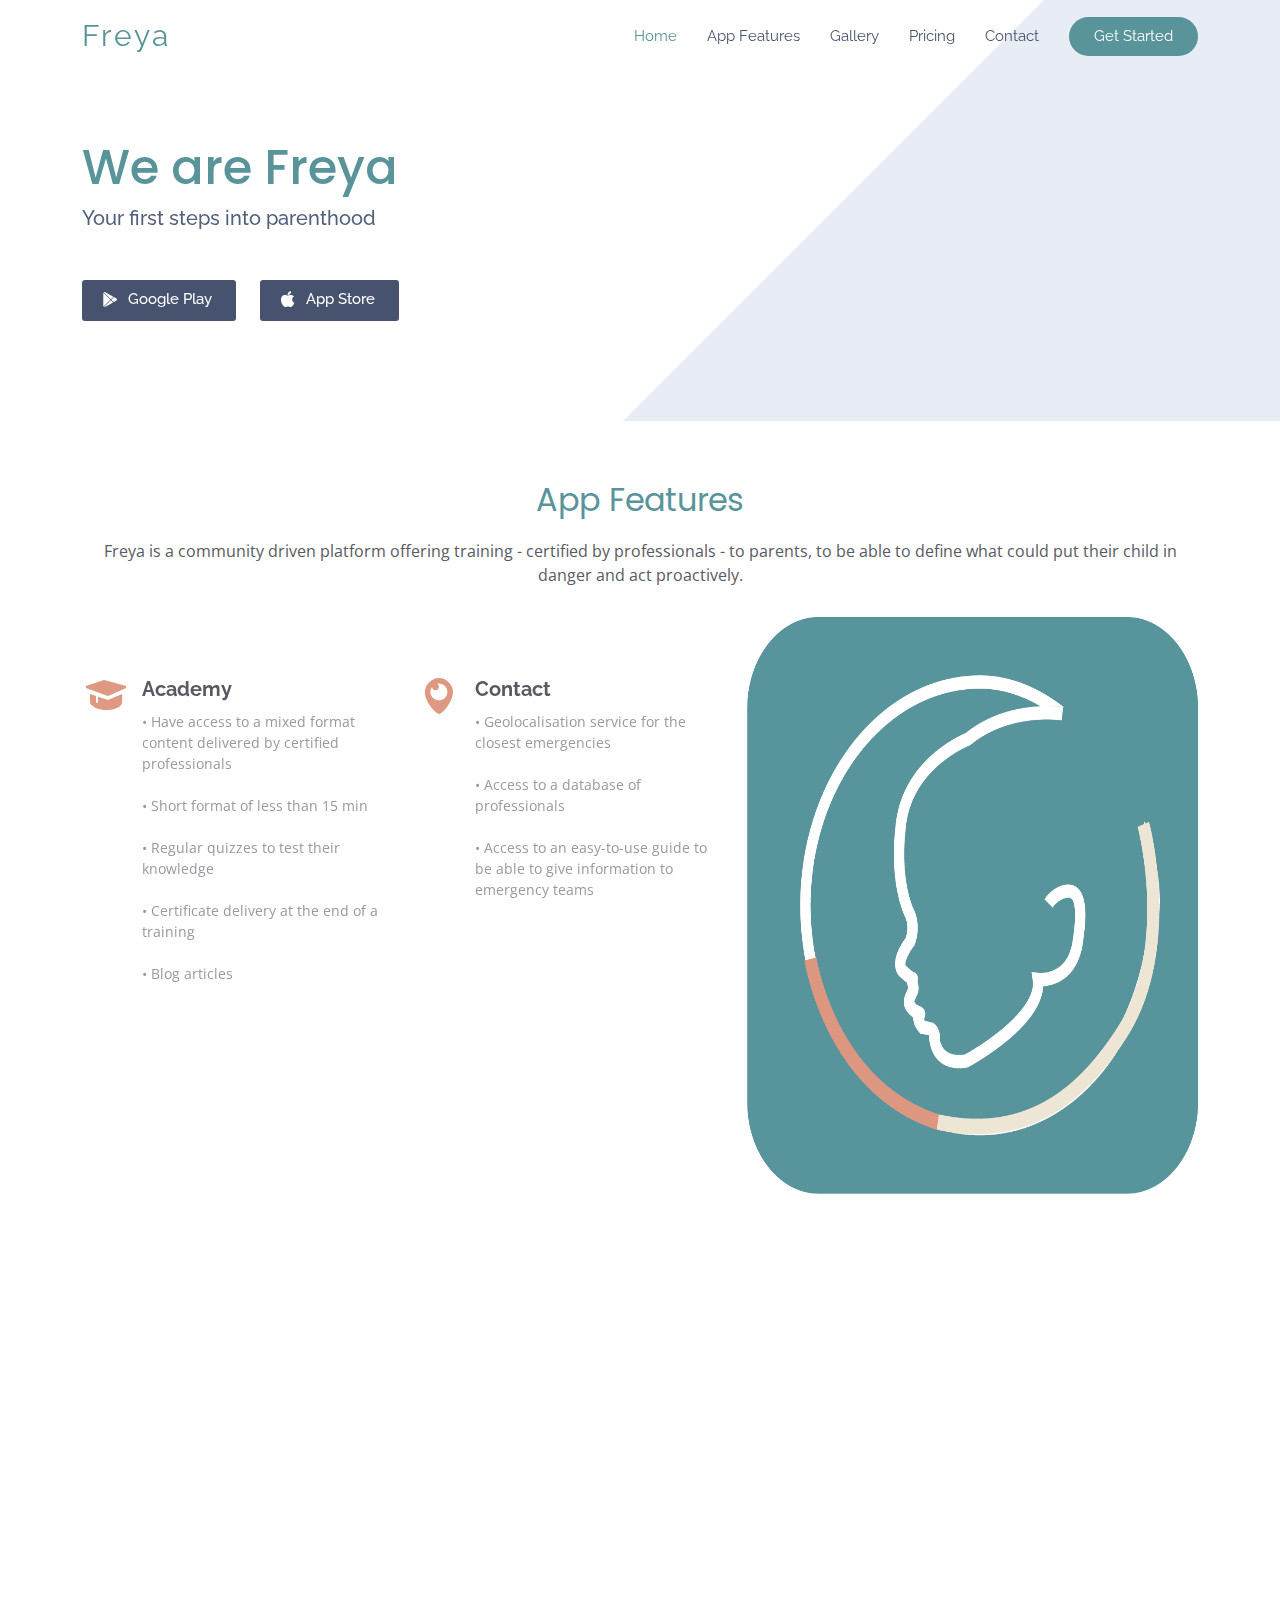
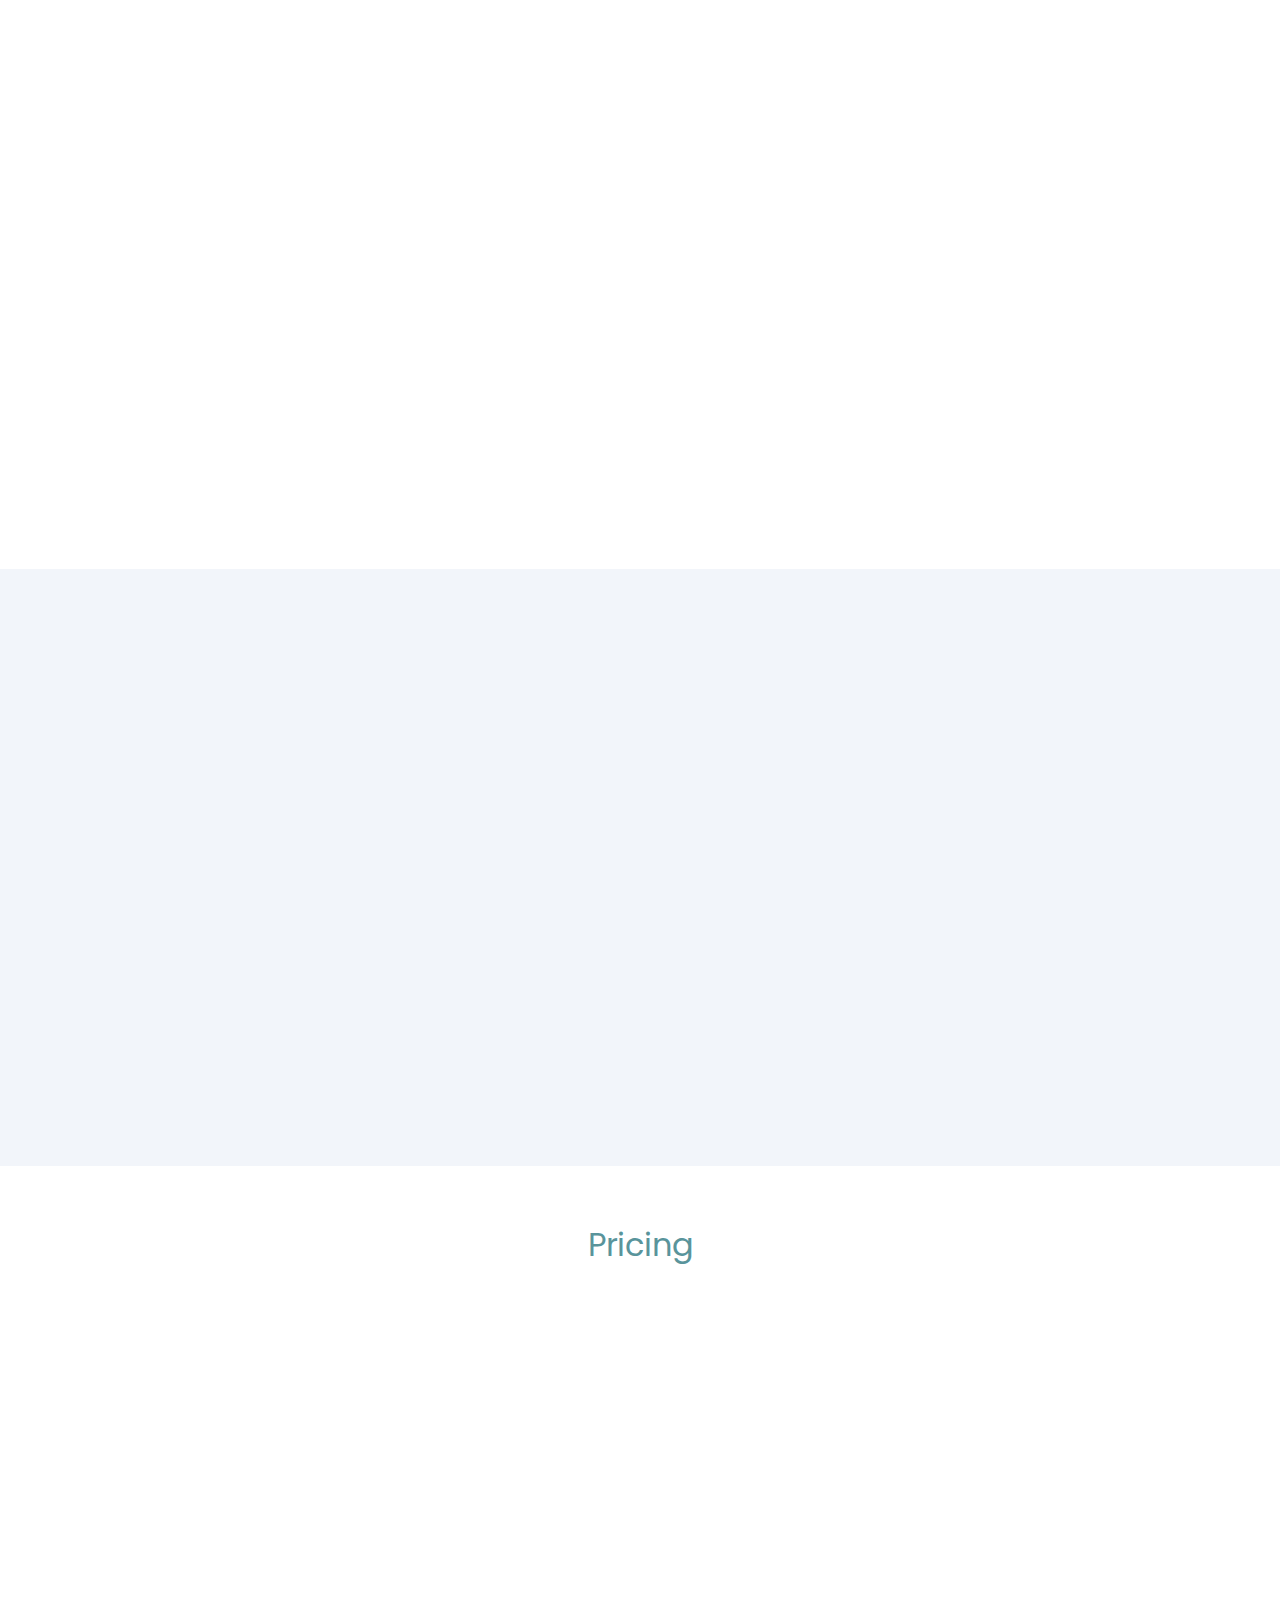
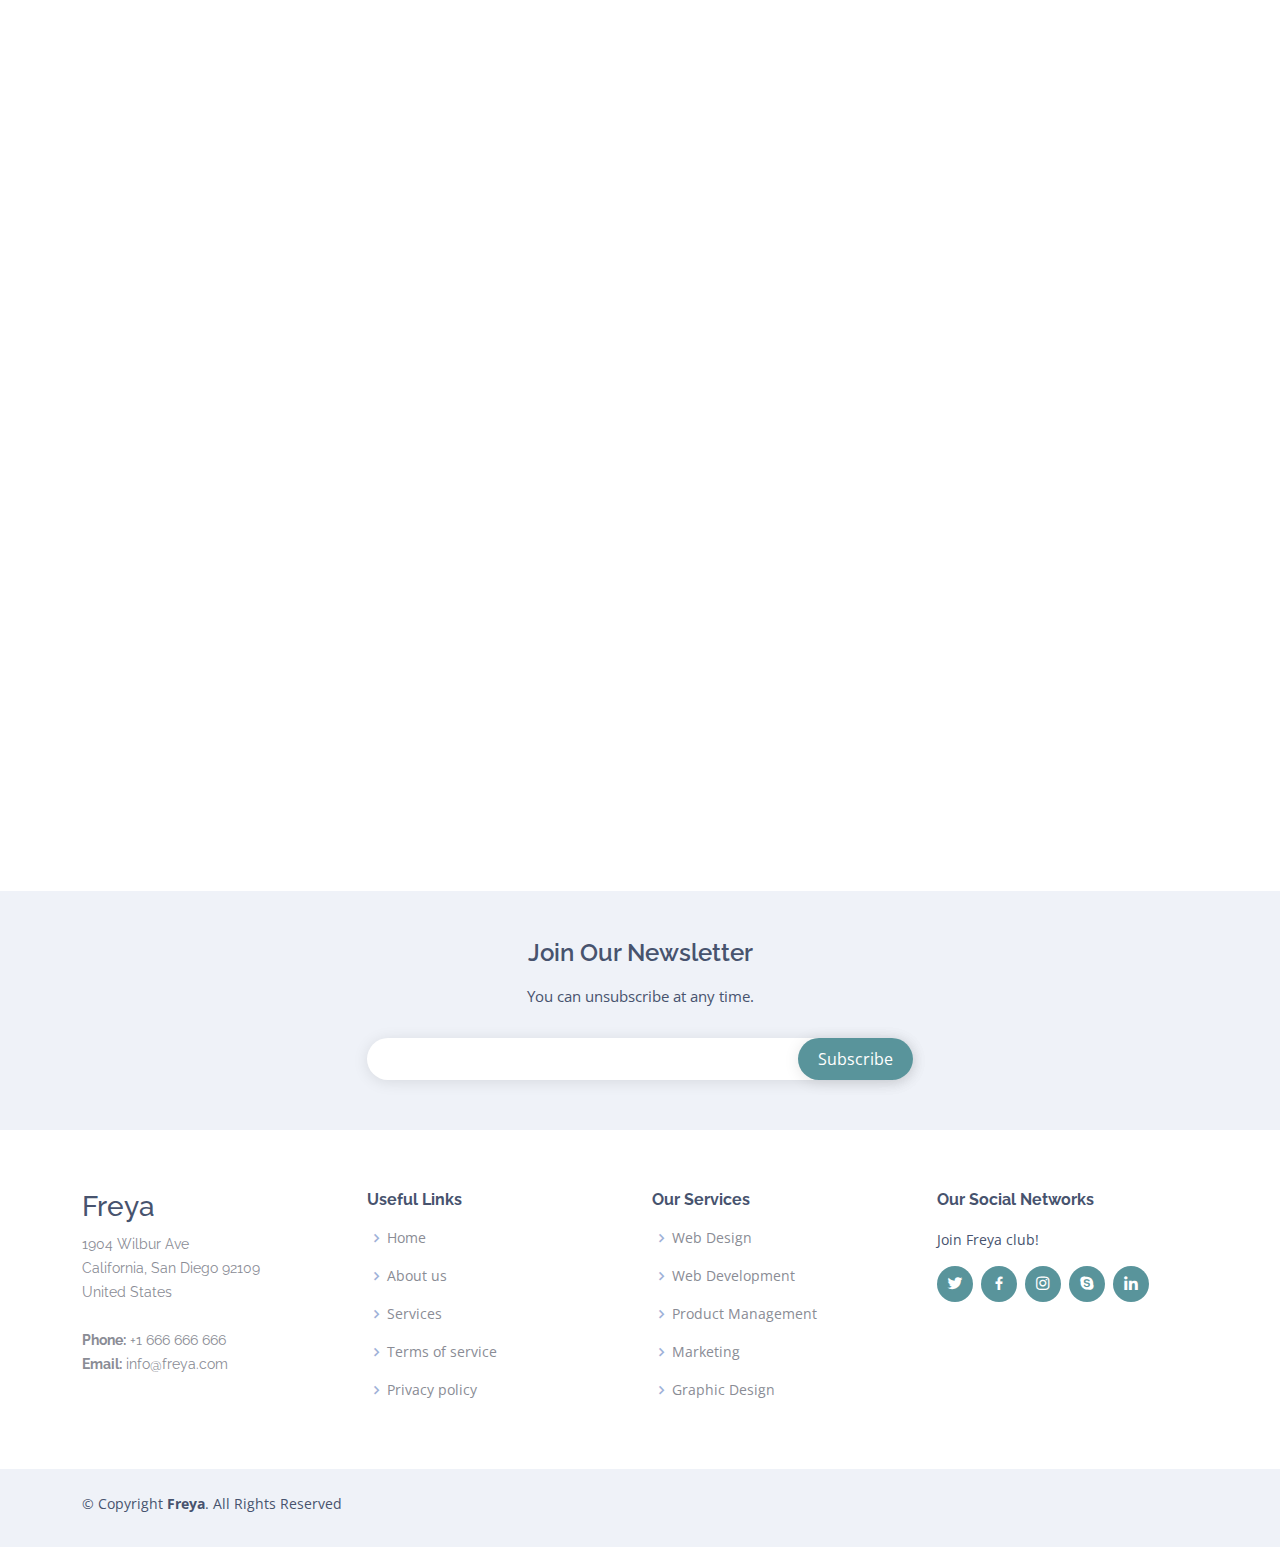
==== commit ac540ab5: "[FIX] Features CSS" ====
--- a/index.html
+++ b/index.html
@@ -100,31 +100,31 @@
             <div class="content d-flex flex-column justify-content-center">
               <div class="row">
                 <div class="col-md-6 icon-box" data-aos="fade-up">
-                  <i class="bx bx-group"></i>
-                  <h4>Community</h4>
-                  <p>Reunite parents so they can share their experience and interacts with professionals</p>
+                  <i class="bx bxs-graduation"></i>
+                  <h4>Academy</h4>
+                  <p>• Have access to a mixed format content delivered by certified professionals<br/><br/>
+                    • Short format of less than 15 min<br/><br/>
+                    • Regular quizzes to test their knowledge<br/><br/>
+                    • Certificate delivery at the end of a training<br/><br/>
+                    • Blog articles </p>
                 </div>
                 <div class="col-md-6 icon-box" data-aos="fade-up" data-aos-delay="100">
                   <i class="bx bxl-periscope"></i>
                   <h4>Contact</h4>
-                  <p>Geolocalisation service for the closest emergencies,
-                    Access to a database of professionals,
-                    Access to an easy-to-use guide to be able to give information to emergency teams</p>
-                </div>
-                <div class="col-md-6 icon-box" data-aos="fade-up" data-aos-delay="200">
-                  <i class="bx bxs-graduation"></i>
-                  <h4>Academy</h4>
-                  <p>Have access to a mixed format content delivered by certified professionals,
-                    Short format of less than 15 min, 
-                    Regular quizzes to test their knowledge, 
-                    Certificate delivery at the end of a training,
-                    Blog articles </p>
+                  <p>• Geolocalisation service for the closest emergencies<br/><br/>
+                    • Access to a database of professionals<br/><br/>
+                    • Access to an easy-to-use guide to be able to give information to emergency teams</p>
                 </div>
                 <div class="col-md-6 icon-box" data-aos="fade-up" data-aos-delay="500">
                   <i class="bx bx-user"></i>
                   <h4>Profile</h4>
-                  <p>Simple profile to interact with the community,
-                    Access to their certificate</p>
+                  <p>• Simple profile to interact with the community<br/><br/>
+                    • Access to their certificate</p>
+                </div>
+                <div class="col-md-6 icon-box" data-aos="fade-up" data-aos-delay="200">
+                  <i class="bx bx-group"></i>
+                  <h4>Community</h4>
+                  <p>Reunite parents so they can share their experience and interacts with professionals</p>
                 </div>
               </div>
             </div>
--- a/assets/css/style.css
+++ b/assets/css/style.css
@@ -475,7 +475,7 @@
   color: #df9882;
 }
 .features .content .icon-box p {
-  font-size: 15px;
+  font-size: 14px;
   color: #979aa1;
   margin-left: 60px;
 }
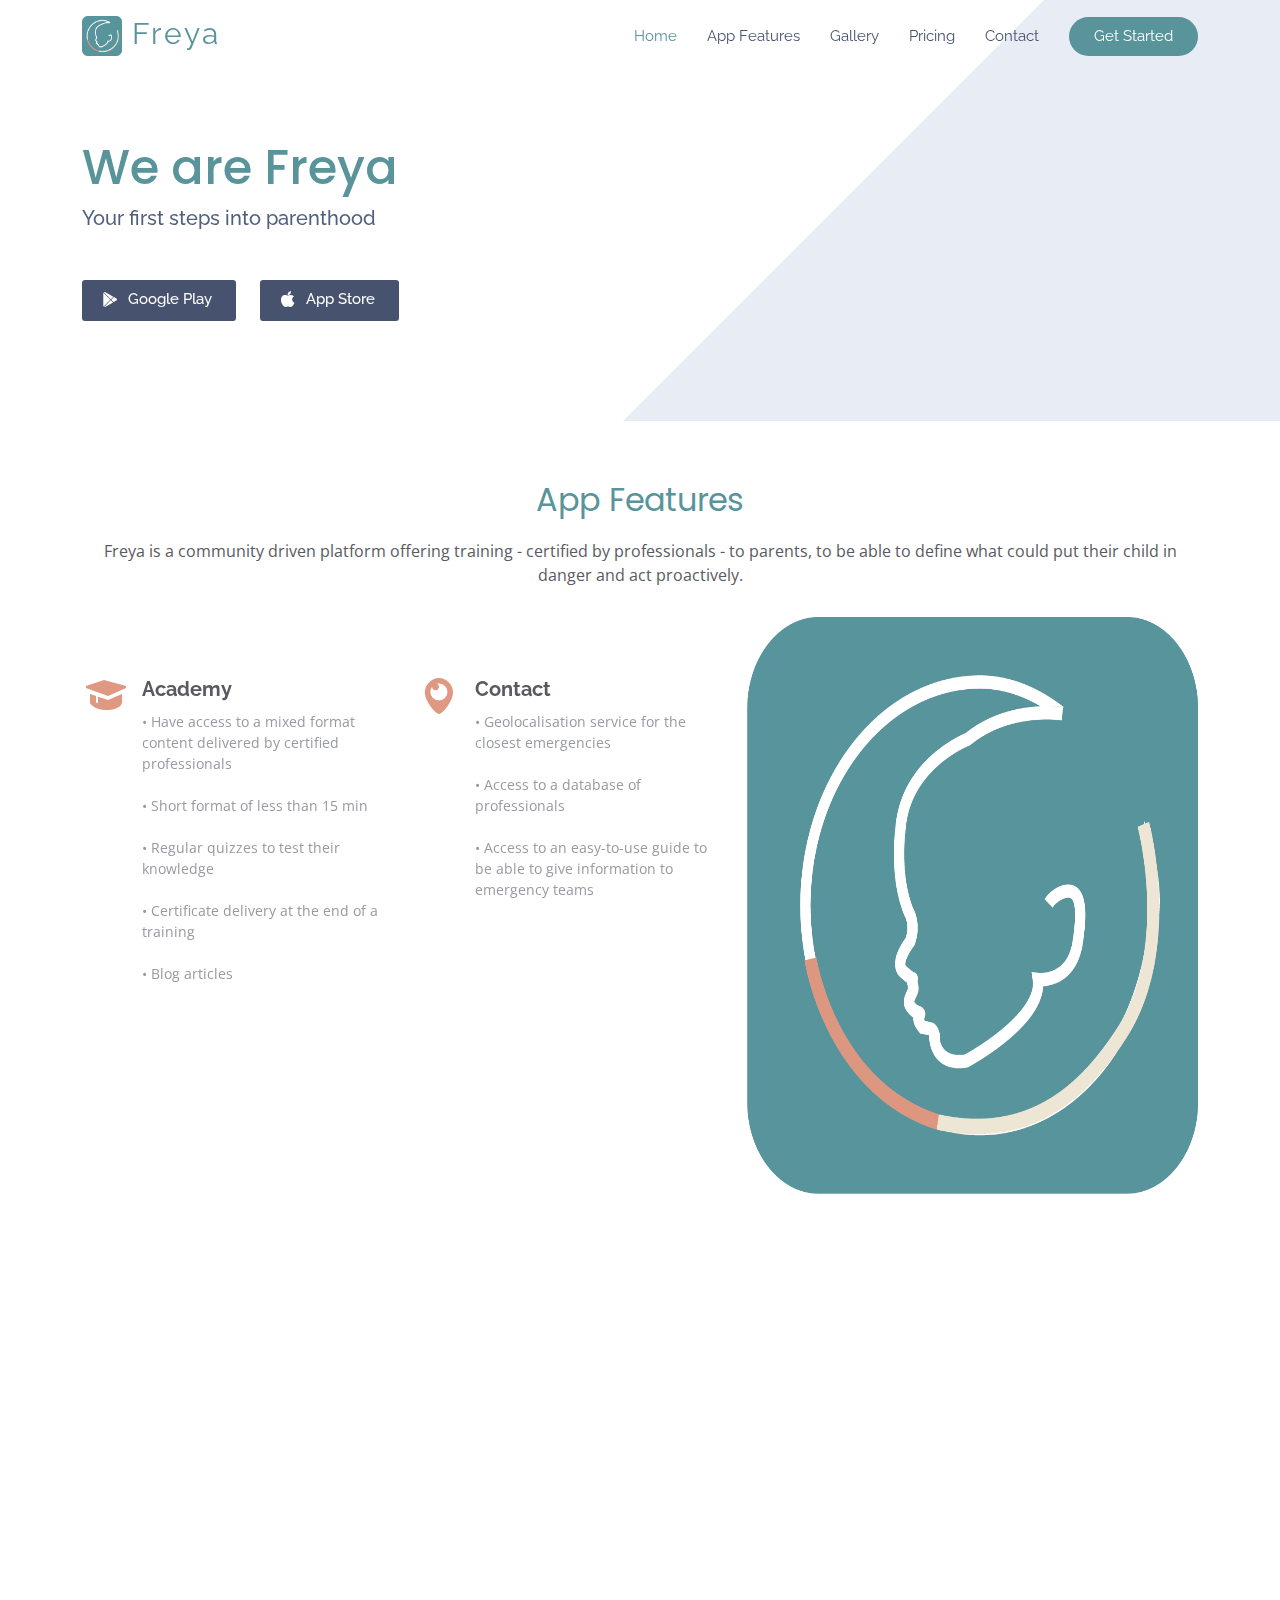
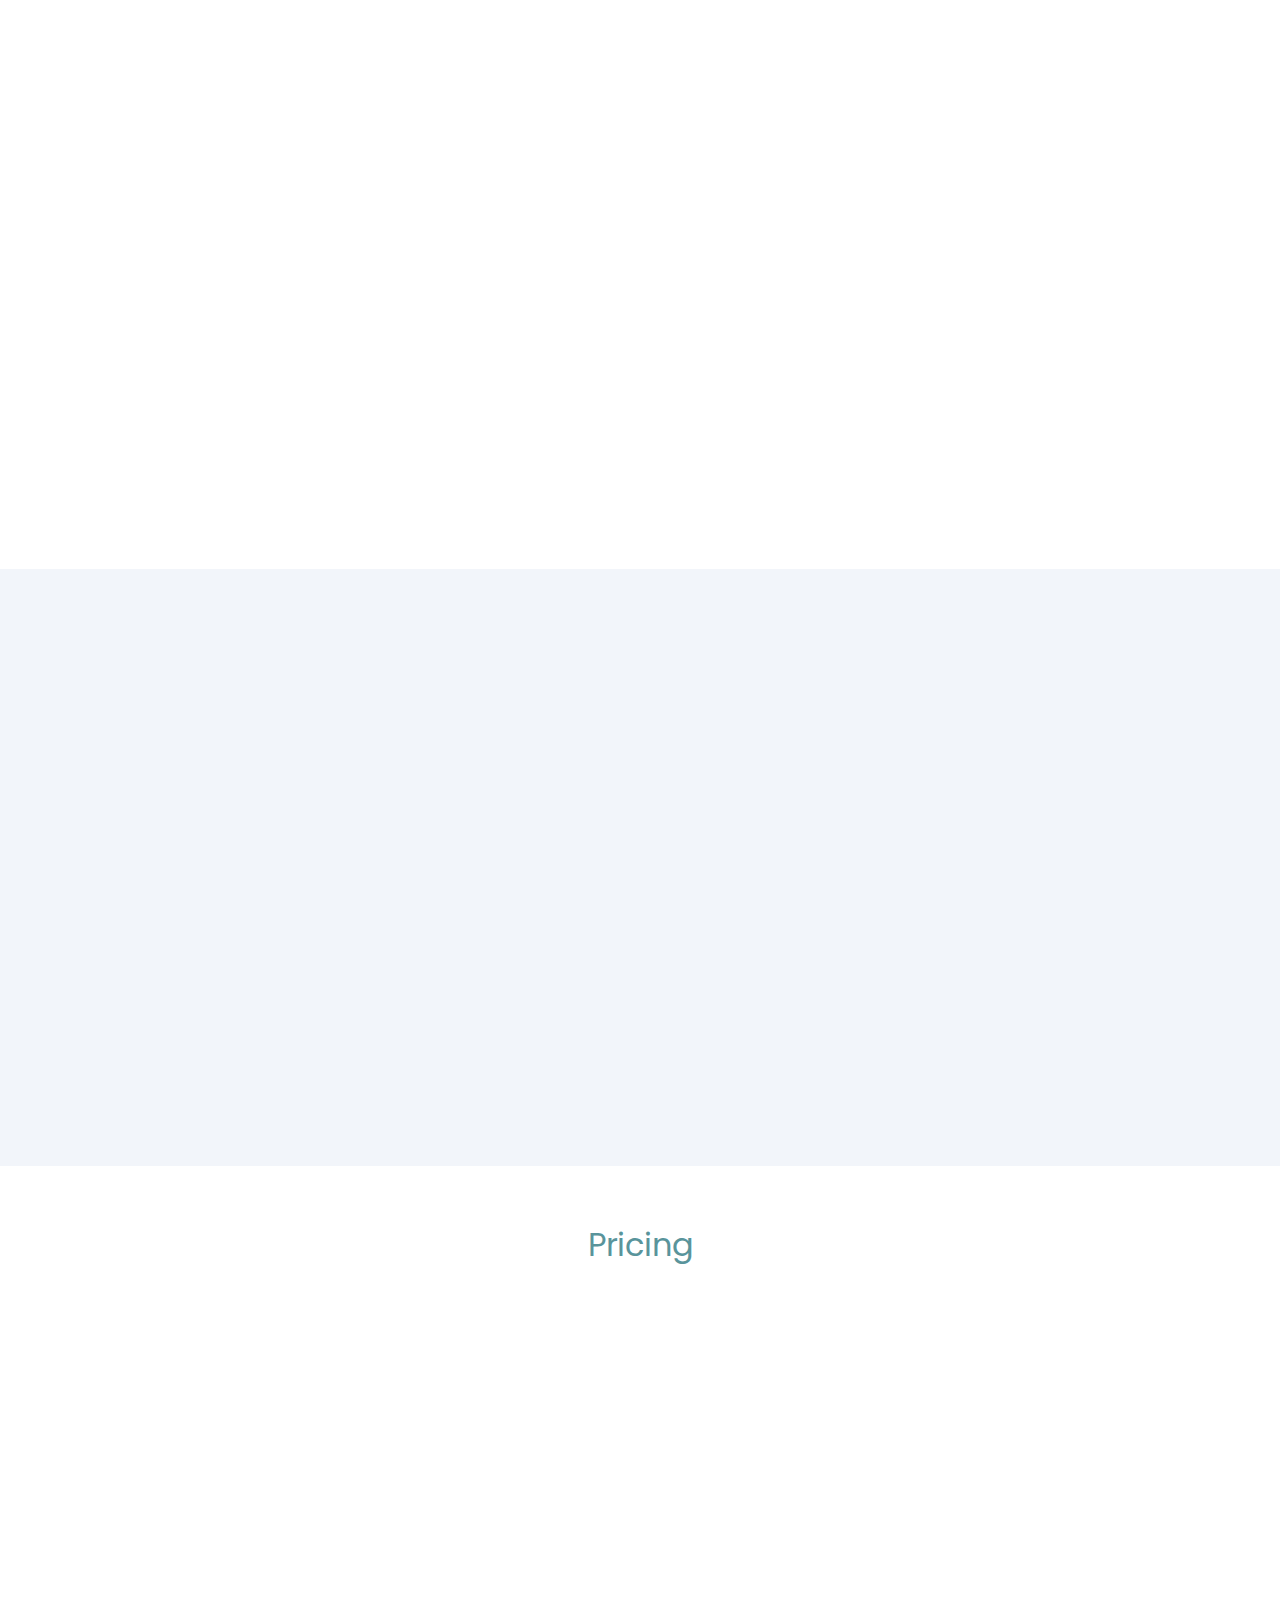
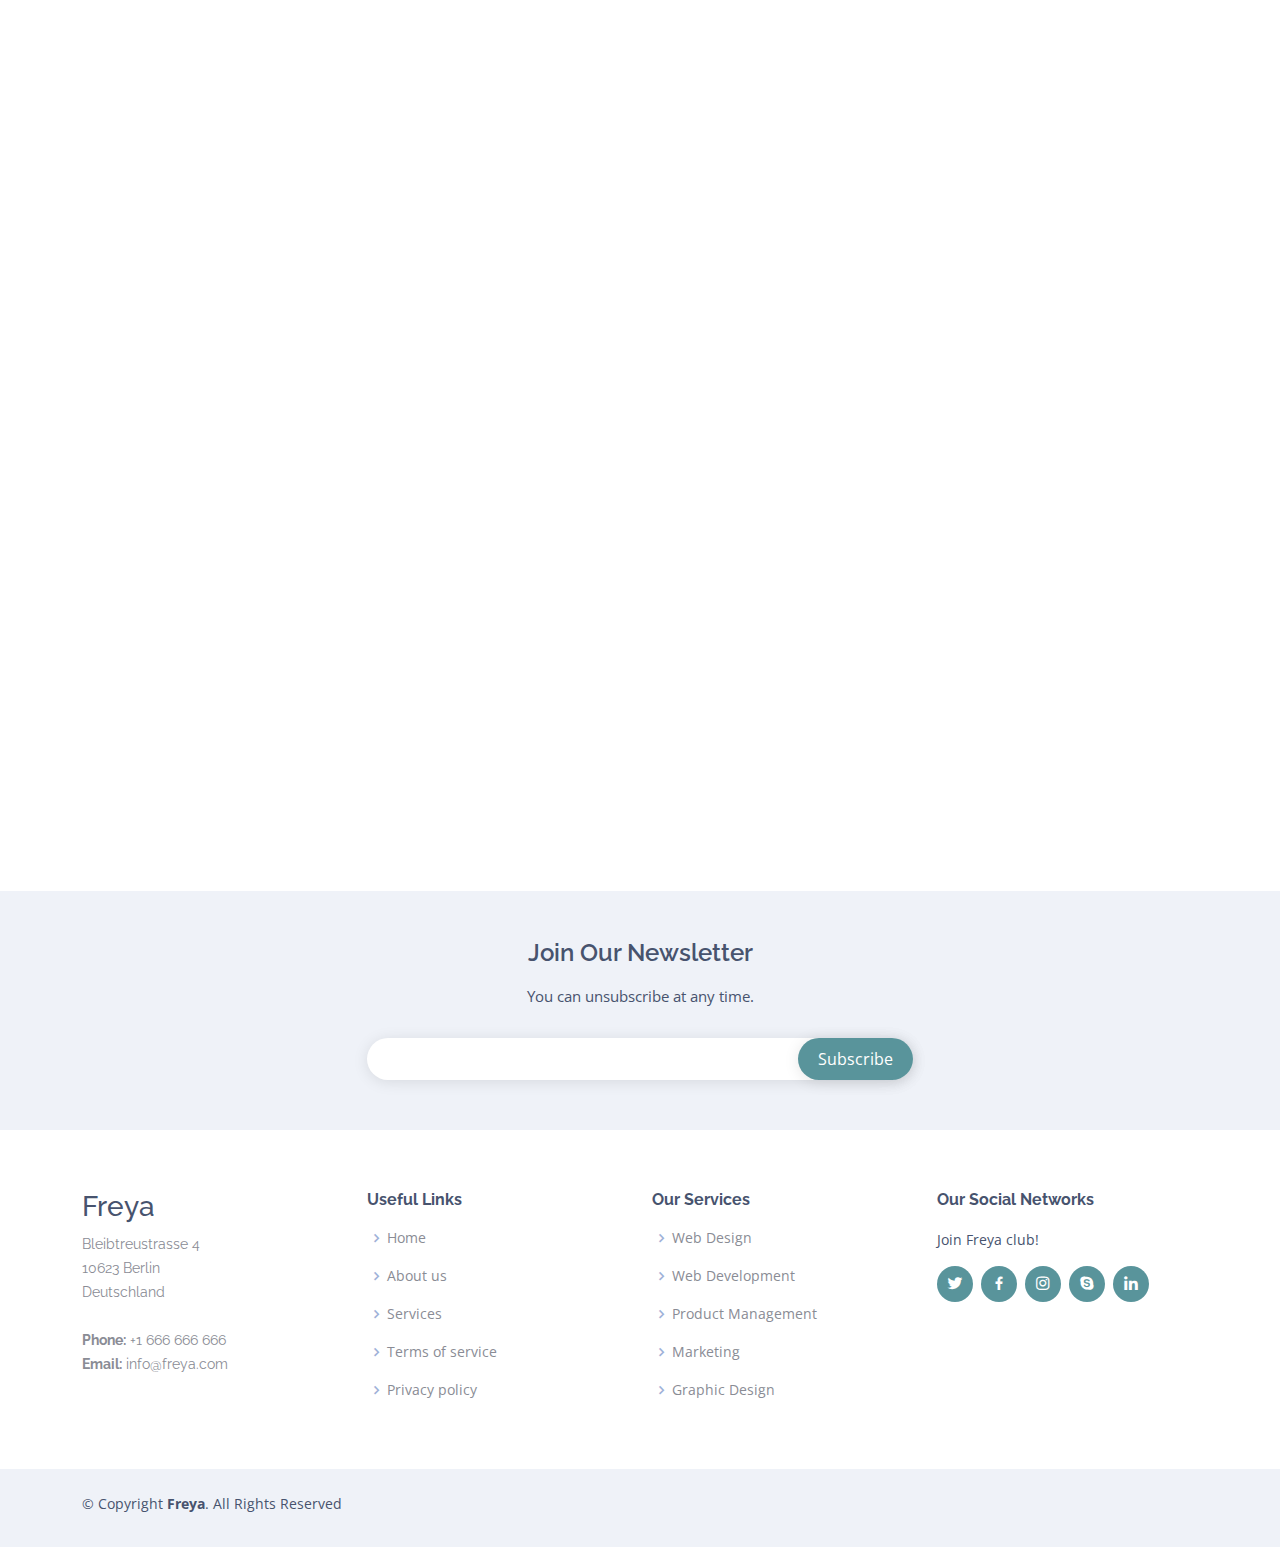
==== commit d012a209: "[ADD] Logo Navbar, fixed CSS" ====
--- a/index.html
+++ b/index.html
@@ -42,9 +42,10 @@
     <div class="container d-flex align-items-center justify-content-between">
 
       <div class="logo">
-        <h1><a href="index.html">Freya</a></h1>
-        <!-- Uncomment below if you prefer to use an image logo -->
-        <!-- <a href="index.html"><img src="assets/img/logo.png" alt="" class="img-fluid"></a>-->
+        <h1>
+          <a href="index.html"><img src="assets/img/freya-logo.png" alt="" class="img-fluid"></a>
+          <a href="index.html">Freya</a>
+      </h1>
       </div>
 
       <nav id="navbar" class="navbar">
@@ -206,7 +207,7 @@
                 <h4>COO &amp; Co-Founder</h4>
                 <p>
                   <i class="bx bxs-quote-alt-left quote-icon-left"></i>
-                  I need to stop eating minerals with my chocolate
+                  Making everyone feels safer and more confident is my purpose. Having an impact is indispensable
                   <i class="bx bxs-quote-alt-right quote-icon-right"></i>
                 </p>
               </div>
@@ -268,7 +269,7 @@
             <a href="#" class="get-started-btn">Get Started</a>
           </div>
 
-          <div class="col-lg-4 box" data-aos="fade-left">
+          <!-- <div class="col-lg-4 box" data-aos="fade-left">
             <h3>Premium</h3>
             <h4>$15.99<span>per month</span></h4>
             <ul>
@@ -279,7 +280,7 @@
               <li><i class="bx bx-check"></i> Ad free</li>
             </ul>
             <a href="#" class="get-started-btn">Get Started</a>
-          </div>
+          </div> -->
 
         </div>
 
@@ -301,7 +302,7 @@
               <div class="col-lg-6 info">
                 <i class="bx bx-map"></i>
                 <h4>Address</h4>
-                <p>1904 Wilbur Avenue,<br>California, San Diego 92109</p>
+                <p>Bleibtreustrasse 4,<br>Deutschland, 10623 Berlin</p>
               </div>
               <div class="col-lg-6 info">
                 <i class="bx bx-phone"></i>
@@ -375,9 +376,9 @@
           <div class="col-lg-3 col-md-6 footer-contact">
             <h3>Freya</h3>
             <p>
-              1904 Wilbur Ave <br>
-              California, San Diego 92109<br>
-              United States <br><br>
+              Bleibtreustrasse 4<br>
+              10623 Berlin<br>
+              Deutschland<br><br>
               <strong>Phone:</strong> +1 666 666 666<br>
               <strong>Email:</strong> info@freya.com<br>
             </p>
--- a/assets/css/style.css
+++ b/assets/css/style.css
@@ -529,7 +529,7 @@
 }
 .gallery .swiper-slide {
   transition: 0.3s;
-  transform: scale(0.6);
+  transform: scale(0.7);
 }
 .gallery .swiper-pagination {
   margin-top: 20px;
@@ -557,7 +557,7 @@
     padding: 4px;
     background: #fff;
     z-index: 1;
-    transform: scale(0.8);
+    transform: scale(0.9);
     margin-top: 10px;
     border-radius: 25px;
   }
@@ -700,8 +700,8 @@
   background: #59949b;
 }
 .pricing .featured {
-  z-index: 10;
-  margin: -30px -5px 0 -5px;
+  /* z-index: 10; */
+  /* margin: -30px -5px 0 -5px; */
 }
 .pricing .featured .get-started-btn {
   background: #59949b;
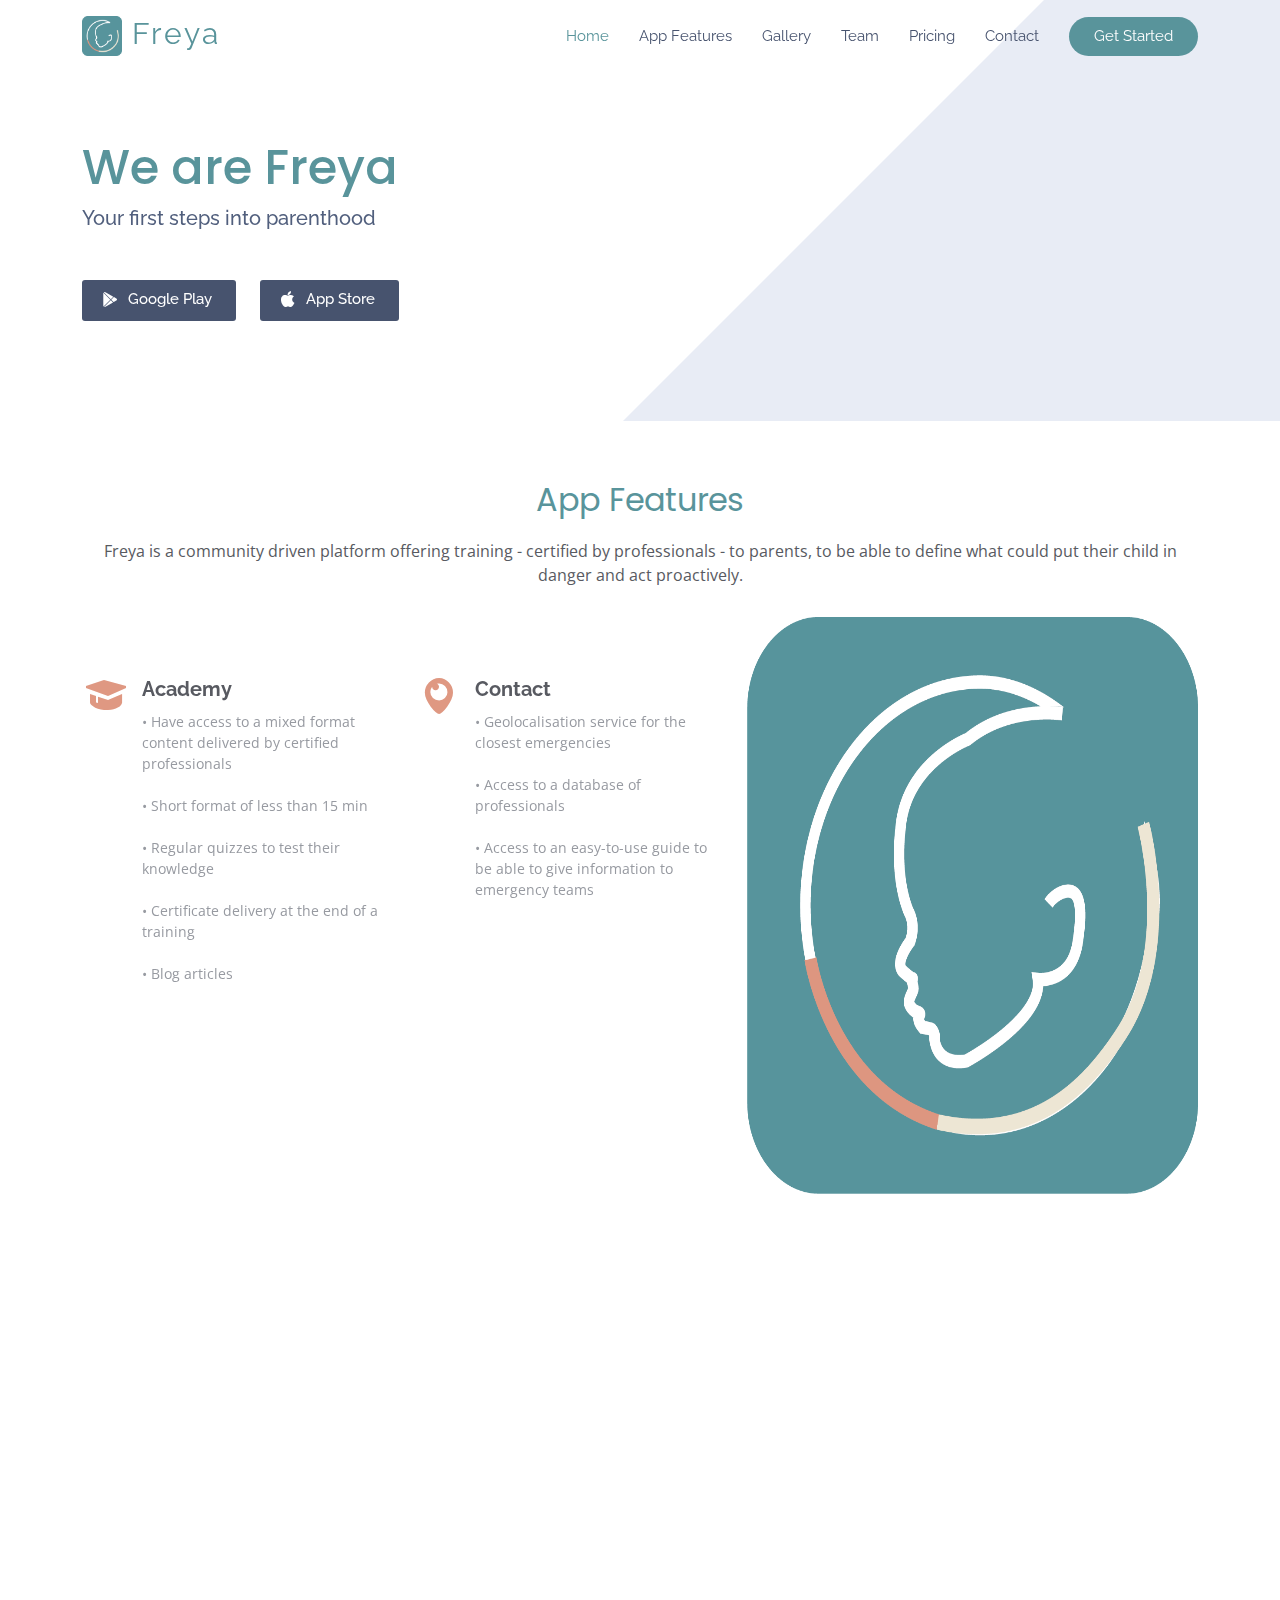
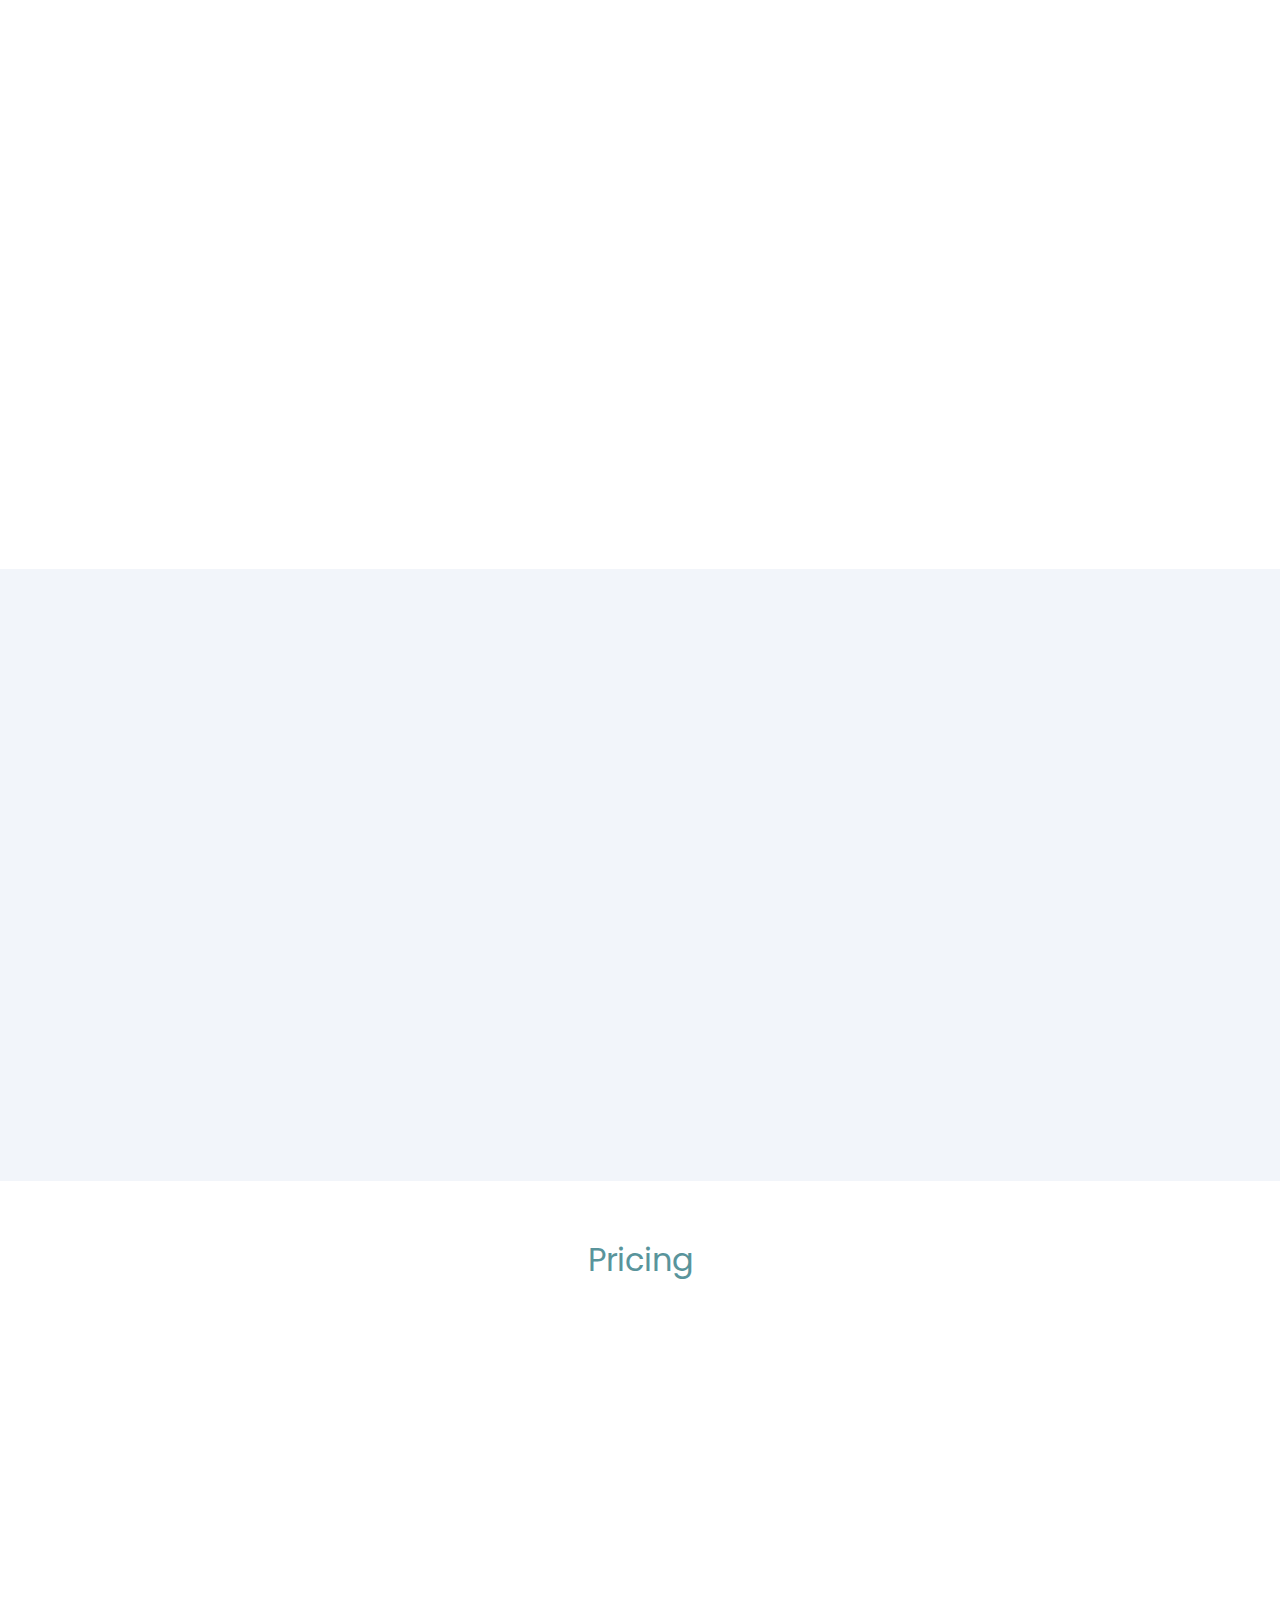
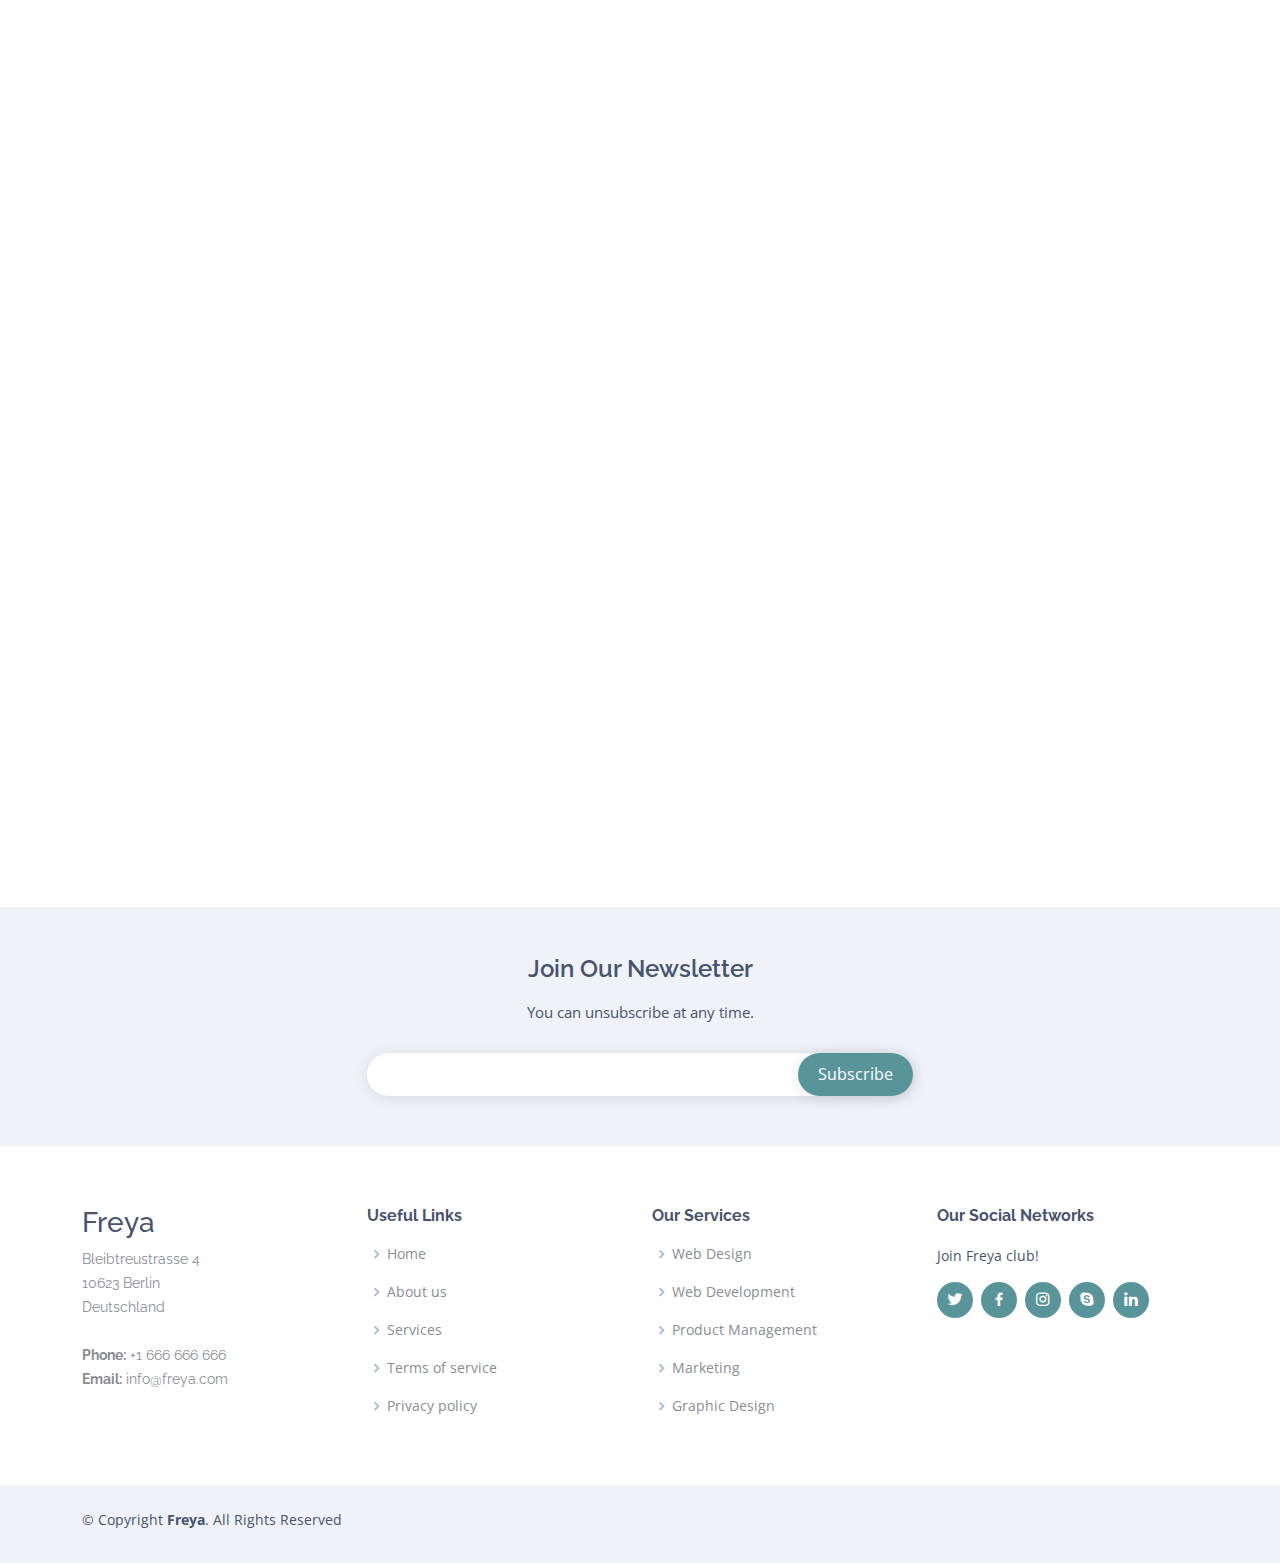
==== commit 5d4c53f8: "[FIX] Navbar with team link + added Louise's quote" ====
--- a/index.html
+++ b/index.html
@@ -53,6 +53,7 @@
           <li><a class="nav-link scrollto active" href="#hero">Home</a></li>
           <li><a class="nav-link scrollto" href="#features">App Features</a></li>
           <li><a class="nav-link scrollto" href="#gallery">Gallery</a></li>
+          <li><a class="nav-link scrollto" href="#testimonials">Team</a></li>
           <li><a class="nav-link scrollto" href="#pricing">Pricing</a></li>
           <li><a class="nav-link scrollto" href="#contact">Contact</a></li>
           <li><a class="getstarted scrollto" href="#features">Get Started</a></li>
@@ -145,7 +146,6 @@
         <div class="section-title">
           <h2>Gallery</h2>
         </div>
-
       </div>
 
       <div class="container-fluid" data-aos="fade-up">
@@ -168,7 +168,7 @@
 
         <div class="section-title">
           <h2>Our amazing team</h2>
-          <p>A diverse mix of voices lead to better discussions, decisions, and outcomes for everyone!</p>
+          <p>Our mission: Empower parents by taking away their insecurities.</p>
         </div>
 
         <div class="testimonials-slider swiper" data-aos="fade-up" data-aos-delay="100">
@@ -181,7 +181,7 @@
                 <h4>CTO &amp; Co-Founder</h4>
                 <p>
                   <i class="bx bxs-quote-alt-left quote-icon-left"></i>
-                  Who do you think programmed the landing page ? TWICE ?!?
+                  Helping the transfer of knowledge from health professionals to the public
                   <i class="bx bxs-quote-alt-right quote-icon-right"></i>
                 </p>
               </div>
@@ -207,7 +207,7 @@
                 <h4>COO &amp; Co-Founder</h4>
                 <p>
                   <i class="bx bxs-quote-alt-left quote-icon-left"></i>
-                  Making everyone feels safer and more confident is my purpose. Having an impact is indispensable
+                  Making everyone feel safer and more confident is my purpose. Having an impact is indispensable
                   <i class="bx bxs-quote-alt-right quote-icon-right"></i>
                 </p>
               </div>
@@ -220,7 +220,7 @@
                 <h4>CPO &amp; Co-Founder</h4>
                 <p>
                   <i class="bx bxs-quote-alt-left quote-icon-left"></i>
-                  I draw and I know things
+                  You guide your child to learn how to ride a bicycle, we guide you to become an empowered parent that feel confident and ready to face any situation during parenthood life. Embrace this new tool and learn at your own speed!
                   <i class="bx bxs-quote-alt-right quote-icon-right"></i>
                 </p>
               </div>
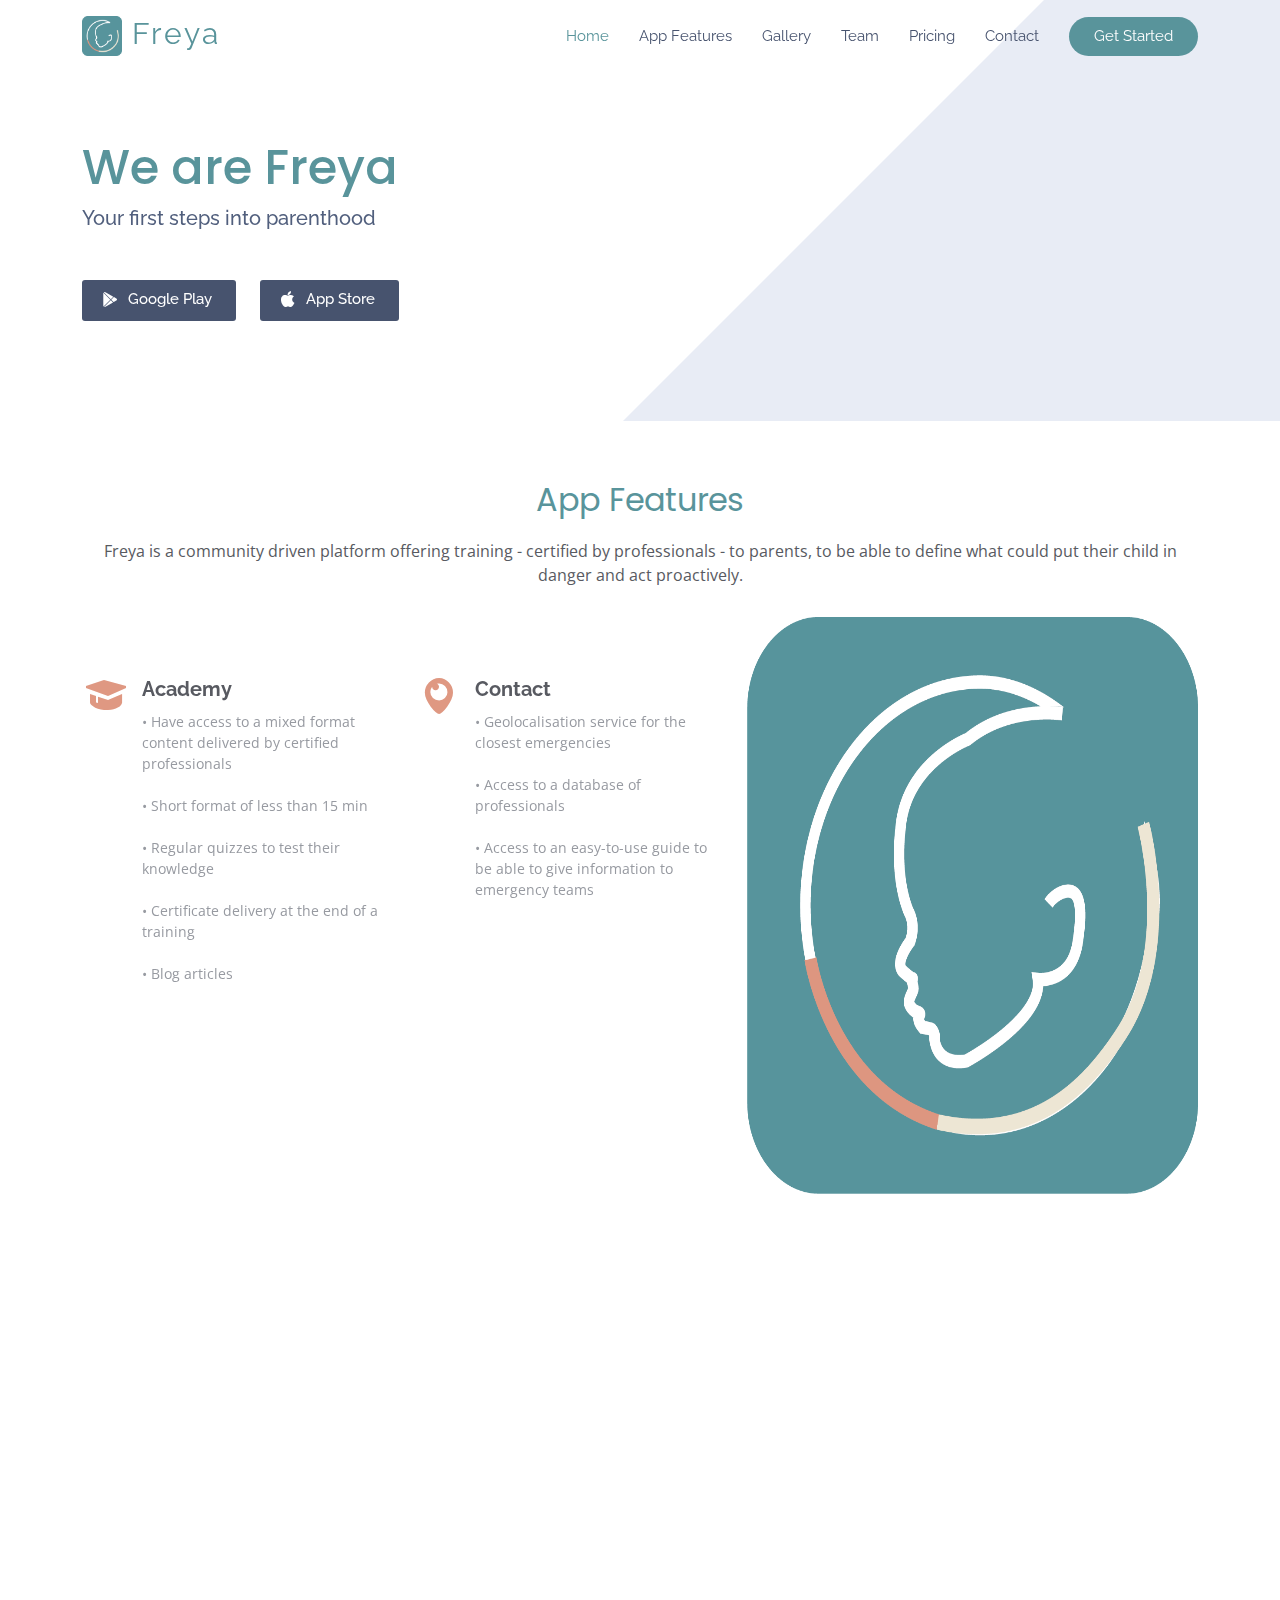
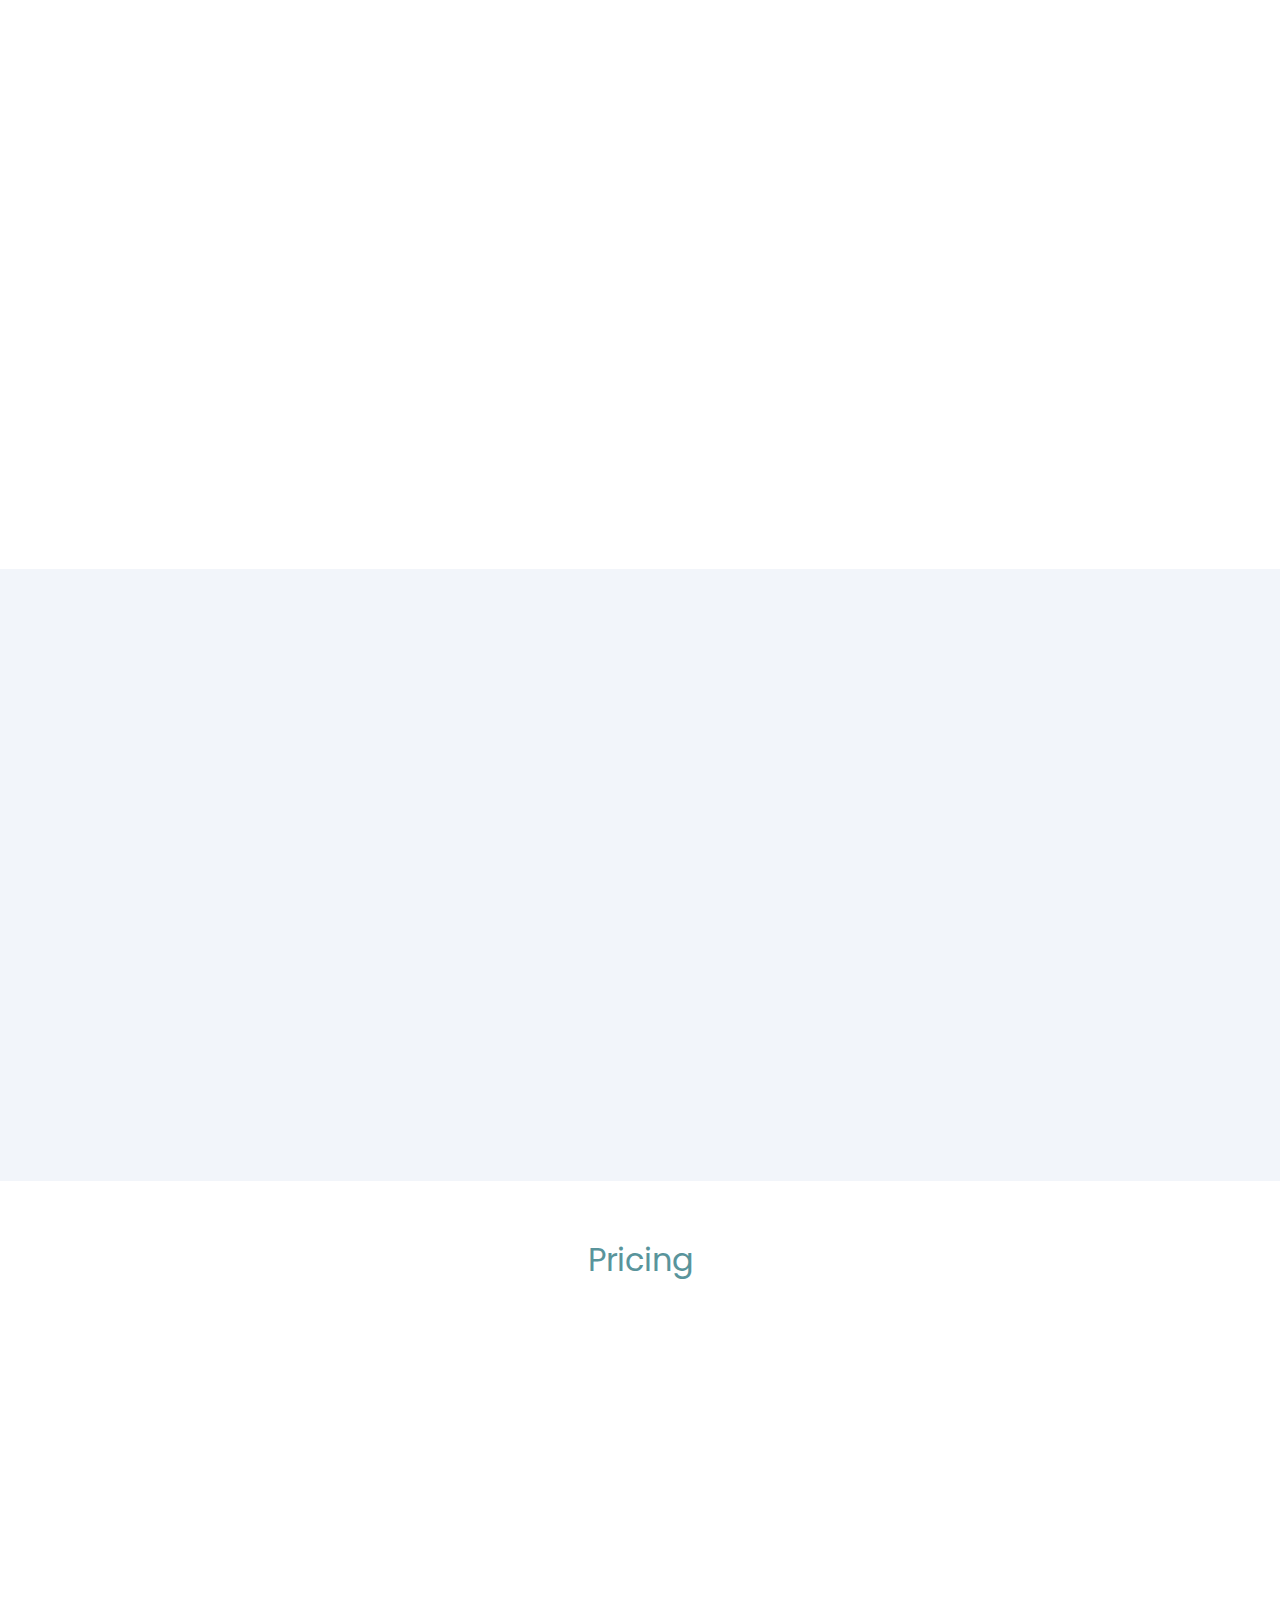
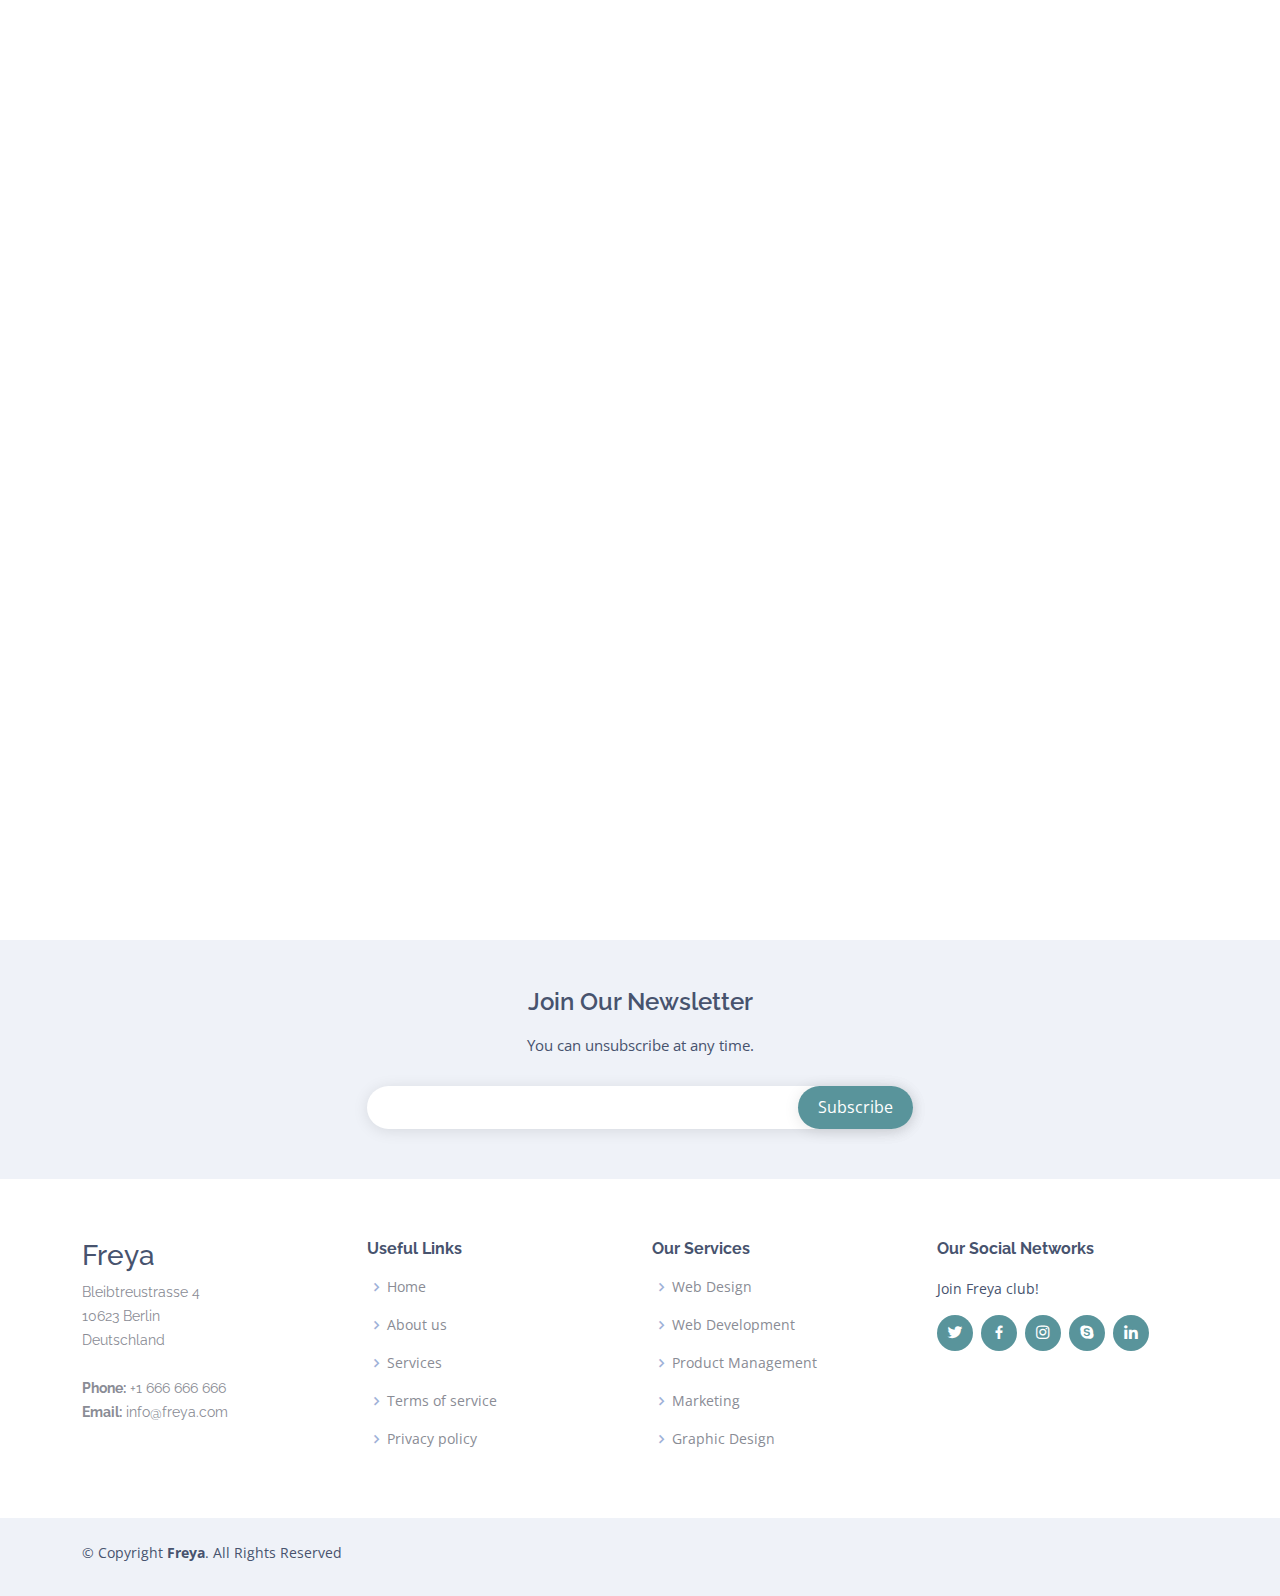
==== commit b72de49b: "[FIX] Princing is centered" ====
--- a/index.html
+++ b/index.html
@@ -250,20 +250,22 @@
               <li><i class="bx bx-check"></i> Community</li>
               <li><i class="bx bx-check"></i> Contact</li>
               <li><i class="bx bx-check"></i> User Profile</li>
-              <li class="na"><i class="bx bx-x"></i> <span>Academy (only intro)</span></li>
-              <li class="na"><i class="bx bx-x"></i> <span>Blog 5/month</span></li>
+              <li class="na"><i class="bx bx-x"></i> <span>Unlimited Academy Access</span></li>
+              <li class="na"><i class="bx bx-x"></i> <span>Unlimited Blog Access</span></li>
+              <li class="na"><i class="bx bx-x"></i> <span>Ad free</span></li>
             </ul>
             <a href="#" class="get-started-btn">Get Started</a>
           </div>
 
-          <div class="col-lg-4 box featured" data-aos="fade-up">
+          <div class="col-lg-4 box featured" data-aos="fade-left">
             <h3>Premium</h3>
             <h4>$15.99<span>per month</span></h4>
             <ul>
               <li><i class="bx bx-check"></i> Community</li>
-              <li><i class="bx bx-check"></i> Academy</li>
-              <li><i class="bx bx-check"></i> Blog</li>
+              <li><i class="bx bx-check"></i> Contact</li>
               <li><i class="bx bx-check"></i> User Profile</li>
+              <li><i class="bx bx-check"></i> Unlimited Academy Access</li>
+              <li><i class="bx bx-check"></i> Unlimited Blog Access</li>
               <li><i class="bx bx-check"></i> Ad free</li>
             </ul>
             <a href="#" class="get-started-btn">Get Started</a>
--- a/assets/css/style.css
+++ b/assets/css/style.css
@@ -639,6 +639,7 @@
 .pricing .box {
   padding: 40px;
   margin-bottom: 30px;
+  margin-left: 150px;
   box-shadow: 0px 0px 30px rgba(73, 78, 92, 0.15);
   background: #fff;
   text-align: center;
@@ -702,6 +703,7 @@
 .pricing .featured {
   /* z-index: 10; */
   /* margin: -30px -5px 0 -5px; */
+  margin-left: 130px;
 }
 .pricing .featured .get-started-btn {
   background: #59949b;
